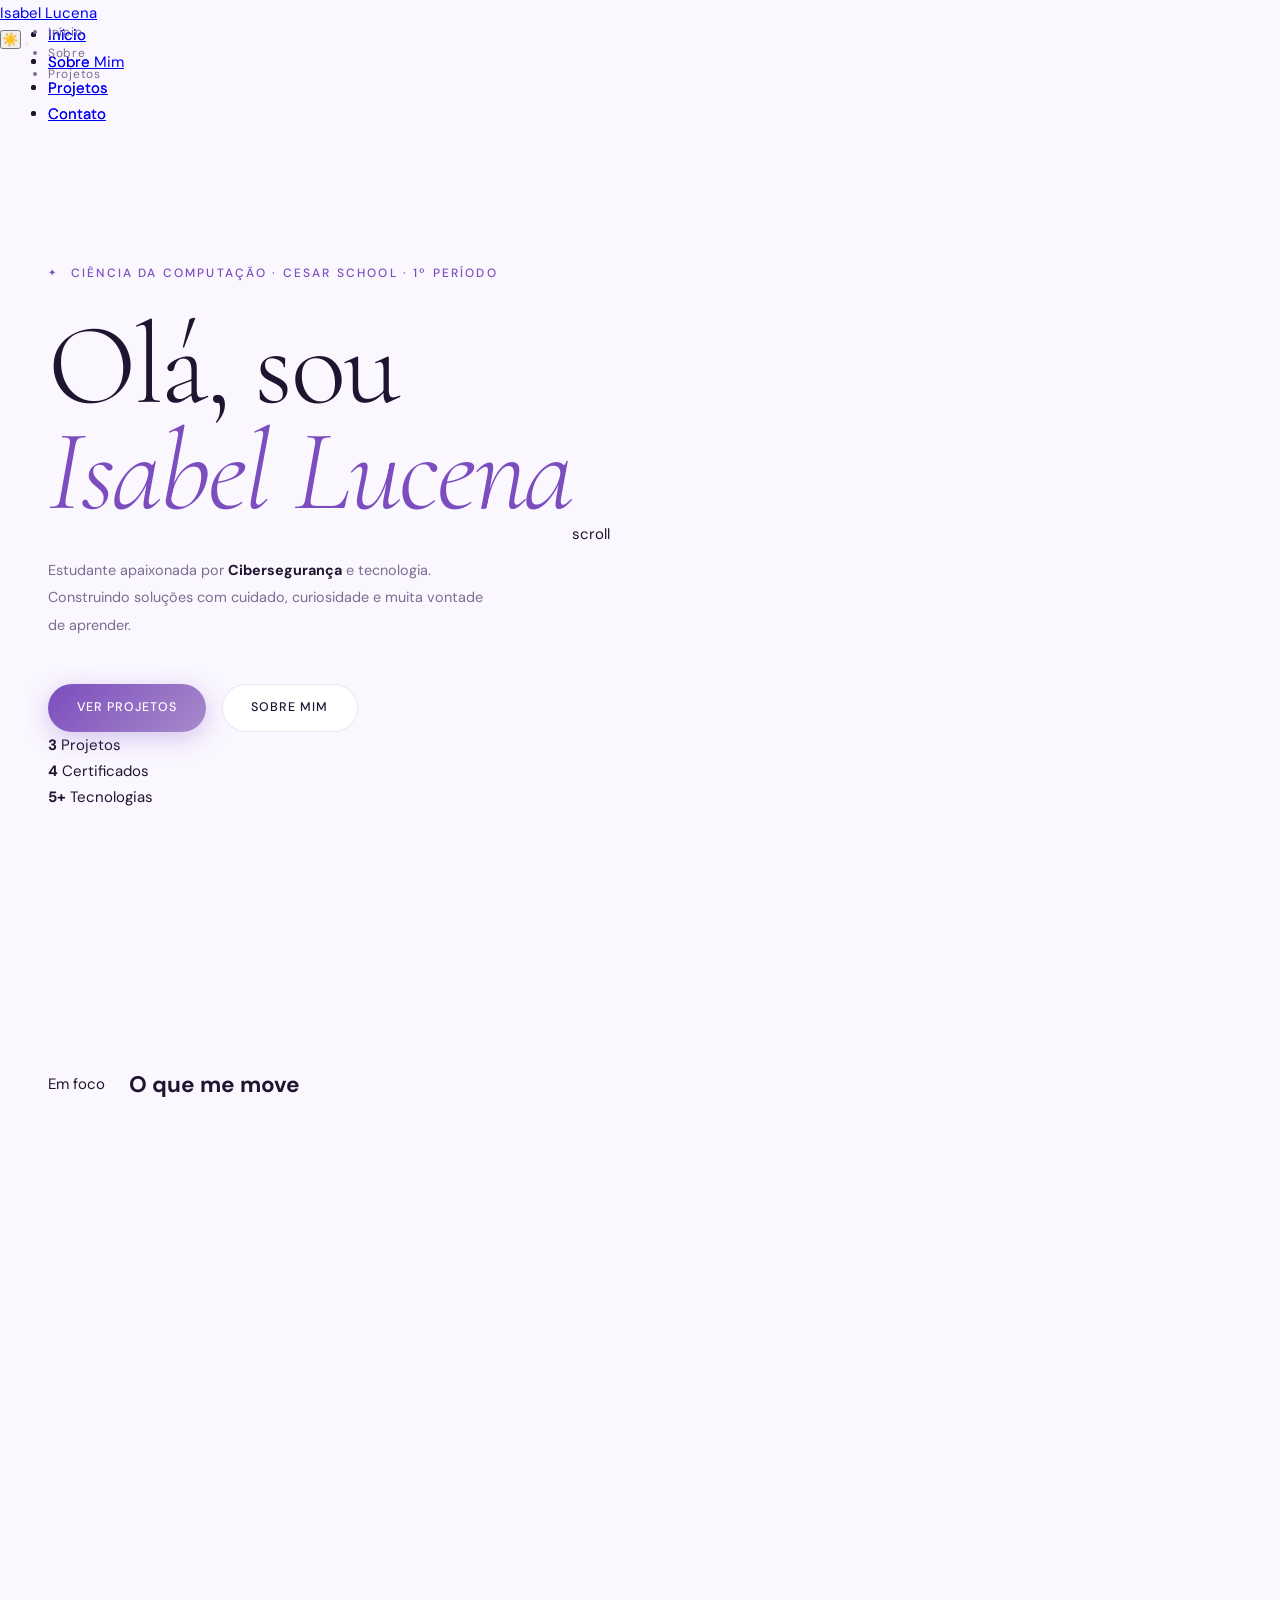
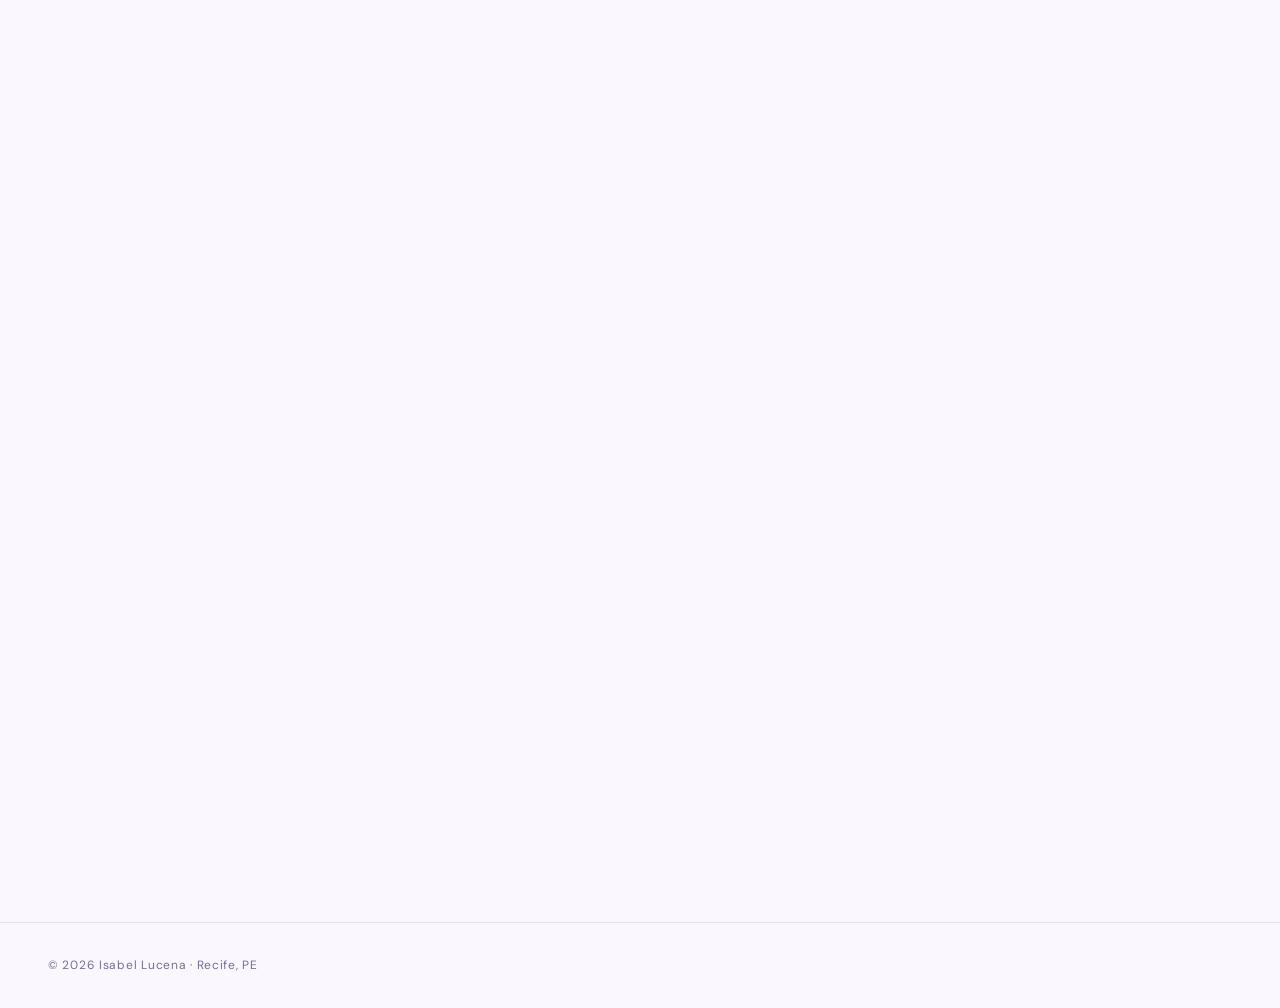
==== index.html @ 6175c22f "Update index.html" ====
<!DOCTYPE html>
<html lang="pt-BR" data-theme="light">
<head>
  <meta charset="UTF-8" />
  <meta name="viewport" content="width=device-width, initial-scale=1.0" />
  <meta name="description" content="Portfólio de Isabel Lucena — estudante de Ciência da Computação na CESAR School, apaixonada por Cibersegurança." />
  <title>Isabel Lucena — Portfólio</title>
  <link rel="stylesheet" href="style.css" />
  <link href="https://fonts.googleapis.com/css2?family=Cormorant+Garamond:ital,wght@0,300;0,400;0,600;1,300;1,400&family=DM+Sans:wght@300;400;500&display=swap" rel="stylesheet" />
</head>
<body>

  <!-- ═══ HEADER / NAV ═══════════════════════════════════════ -->
  <header class="site-header" id="site-header">
    <div class="header-inner">
      <a href="index.html" class="logo" aria-label="Início">Isabel Lucena</a>

      <nav class="main-nav" aria-label="Navegação principal">
        <ul class="nav-list">
          <li><a href="index.html" class="nav-link active">Início</a></li>
          <li><a href="sobremim.html" class="nav-link">Sobre</a></li>
          <li><a href="projetos.html" class="nav-link">Projetos</a></li>
          <li><a href="#contato" class="nav-link">Contato</a></li>
        </ul>
      </nav>

      <div class="header-actions">
        <button class="theme-btn" id="themeToggle" aria-label="Alternar tema claro/escuro" title="Alternar tema">
          <span class="theme-icon" id="themeIcon">☀️</span>
        </button>
        <button class="menu-btn" id="menuBtn" aria-label="Abrir menu" aria-expanded="false">
          <span></span><span></span><span></span>
        </button>
      </div>
    </div>

    <!-- Mobile nav -->
    <nav class="mobile-nav" id="mobileNav" aria-label="Menu mobile" aria-hidden="true">
      <ul>
        <li><a href="index.html" class="nav-link">Início</a></li>
        <li><a href="sobremim.html" class="nav-link">Sobre Mim</a></li>
        <li><a href="projetos.html" class="nav-link">Projetos</a></li>
        <li><a href="#contato" class="nav-link">Contato</a></li>
      </ul>
    </nav>
  </header>

  <main>
    <!-- ═══ HERO ════════════════════════════════════════════════ -->
    <section class="hero" id="hero" aria-labelledby="hero-title">
      <div class="hero-grid">

        <div class="hero-text">
          <p class="hero-eyebrow">Ciência da Computação · CESAR School · 1º Período</p>
          <h1 id="hero-title" class="hero-title">
            Olá, sou<br><em>Isabel Lucena</em>
          </h1>
          <p class="hero-desc">
            Estudante apaixonada por <strong>Cibersegurança</strong> e tecnologia.
            Construindo soluções com cuidado, curiosidade e muita vontade de aprender.
          </p>
          <div class="hero-ctas">
            <a href="projetos.html" class="btn btn-primary">Ver projetos</a>
            <a href="sobremim.html" class="btn btn-ghost">Sobre mim</a>
          </div>

          <!-- Stats bar -->
          <div class="hero-stats" role="list" aria-label="Destaques">
            <div class="stat" role="listitem">
              <strong>3</strong>
              <span>Projetos</span>
            </div>
            <div class="stat-divider" aria-hidden="true"></div>
            <div class="stat" role="listitem">
              <strong>4</strong>
              <span>Certificados</span>
            </div>
            <div class="stat-divider" aria-hidden="true"></div>
            <div class="stat" role="listitem">
              <strong>5+</strong>
              <span>Tecnologias</span>
            </div>
          </div>
        </div>

        <figure class="hero-figure">
          <img
            src="https://raw.githubusercontent.com/SEU-USUARIO/SEU-REPOSITORIO/main/isabel.jpg"
            alt="Isabel Lucena sorrindo no evento BSides Recife, com crachá e banner ao fundo"
            class="hero-photo"
            onerror="this.parentElement.style.display='none'"
          />
          <figcaption class="visually-hidden">Isabel Lucena no BSides Recife 2025</figcaption>
        </figure>

      </div>

      <!-- Scroll indicator -->
      <div class="scroll-hint" aria-hidden="true">
        <span>scroll</span>
        <div class="scroll-line"></div>
      </div>
    </section>

    <!-- ═══ DESTAQUES ══════════════════════════════════════════ -->
    <section class="highlights reveal-section" aria-labelledby="highlights-title">
      <div class="container">
        <header class="section-header">
          <span class="section-tag">Em foco</span>
          <h2 id="highlights-title">O que me move</h2>
        </header>

        <div class="highlights-grid">
          <article class="highlight-card reveal">
            <div class="card-icon" aria-hidden="true">🔐</div>
            <h3>Cibersegurança</h3>
            <p>Minha principal área de interesse. Fascínio pela proteção de sistemas, dados e pessoas no mundo digital.</p>
          </article>
          <article class="highlight-card reveal">
            <div class="card-icon" aria-hidden="true">♿</div>
            <h3>Acessibilidade</h3>
            <p>Acredito que tecnologia deve ser para todos. Projeto <em>Arrudiando Recife</em> nasce dessa visão inclusiva.</p>
          </article>
          <article class="highlight-card reveal">
            <div class="card-icon" aria-hidden="true">🤝</div>
            <h3>Trabalho em Equipe</h3>
            <p>Projetos colaborativos com até 9 desenvolvedores — aprendo muito ouvindo, dividindo e construindo junto.</p>
          </article>
          <article class="highlight-card reveal">
            <div class="card-icon" aria-hidden="true">🌍</div>
            <h3>Cultura Local</h3>
            <p>Recife no código! Jogos e projetos com identidade nordestina, celebrando a riqueza cultural do lugar onde vivo.</p>
          </article>
        </div>
      </div>
    </section>

    <!-- ═══ CONTATO ═════════════════════════════════════════════ -->
    <section class="contact reveal-section" id="contato" aria-labelledby="contact-title">
      <div class="container contact-grid">

        <div class="contact-text reveal">
          <span class="section-tag">Vamos conversar</span>
          <h2 id="contact-title">Entre em<br><em>contato</em></h2>
          <p>Tem um projeto interessante, uma dúvida ou só quer bater um papo sobre tecnologia? Manda uma mensagem!</p>

          <address class="contact-info-list">
            <a href="mailto:isabel.lucena2007@gmail.com" class="contact-info-item">
              <span class="ci-icon" aria-hidden="true">✉</span>
              <span>isabel.lucena2007@gmail.com</span>
            </a>
            <a href="tel:+5581999006090" class="contact-info-item">
              <span class="ci-icon" aria-hidden="true">📱</span>
              <span>(81) 99900-6090</span>
            </a>
            <span class="contact-info-item">
              <span class="ci-icon" aria-hidden="true">📍</span>
              <span>Recife, Pernambuco — Brasil</span>
            </span>
          </address>

          <div class="social-links">
            <a href="https://www.linkedin.com/in/isabel-araújo-de-lucena-a12a613b9" target="_blank" rel="noopener noreferrer" class="social-link" aria-label="LinkedIn de Isabel Lucena">
              <svg width="18" height="18" fill="currentColor" viewBox="0 0 24 24" aria-hidden="true"><path d="M20.447 20.452h-3.554v-5.569c0-1.328-.027-3.037-1.852-3.037-1.853 0-2.136 1.445-2.136 2.939v5.667H9.351V9h3.414v1.561h.046c.477-.9 1.637-1.85 3.37-1.85 3.601 0 4.267 2.37 4.267 5.455v6.286zM5.337 7.433a2.062 2.062 0 01-2.063-2.065 2.064 2.064 0 112.063 2.065zm1.782 13.019H3.555V9h3.564v11.452zM22.225 0H1.771C.792 0 0 .774 0 1.729v20.542C0 23.227.792 24 1.771 24h20.451C23.2 24 24 23.227 24 22.271V1.729C24 .774 23.2 0 22.222 0h.003z"/></svg>
              LinkedIn
            </a>
            <a href="https://github.com/SEU-USUARIO" target="_blank" rel="noopener noreferrer" class="social-link" aria-label="GitHub de Isabel Lucena">
              <svg width="18" height="18" fill="currentColor" viewBox="0 0 24 24" aria-hidden="true"><path d="M12 0C5.37 0 0 5.37 0 12c0 5.3 3.438 9.8 8.205 11.387.6.113.82-.258.82-.577v-2.234c-3.338.726-4.033-1.416-4.033-1.416-.546-1.387-1.333-1.756-1.333-1.756-1.089-.745.083-.729.083-.729 1.205.084 1.839 1.237 1.839 1.237 1.07 1.834 2.807 1.304 3.492.997.107-.775.418-1.305.762-1.604-2.665-.305-5.467-1.334-5.467-5.931 0-1.311.469-2.381 1.236-3.221-.124-.303-.535-1.524.117-3.176 0 0 1.008-.322 3.301 1.23A11.509 11.509 0 0112 5.803c1.02.005 2.047.138 3.006.404 2.291-1.552 3.297-1.23 3.297-1.23.653 1.653.242 2.874.118 3.176.77.84 1.235 1.911 1.235 3.221 0 4.609-2.807 5.624-5.479 5.921.43.372.823 1.102.823 2.222v3.293c0 .319.192.694.801.576C20.566 21.797 24 17.3 24 12c0-6.63-5.37-12-12-12z"/></svg>
              GitHub
            </a>
          </div>
        </div>

        <div class="contact-form-wrap reveal">
          <form class="contact-form" id="contactForm" novalidate aria-label="Formulário de contato">
            <div class="form-group">
              <label for="form-name">Nome</label>
              <input type="text" id="form-name" name="name" placeholder="Seu nome completo" autocomplete="name" required />
              <span class="field-error" id="err-name" role="alert"></span>
            </div>
            <div class="form-group">
              <label for="form-email">E-mail</label>
              <input type="email" id="form-email" name="email" placeholder="seu@email.com" autocomplete="email" required />
              <span class="field-error" id="err-email" role="alert"></span>
            </div>
            <div class="form-group">
              <label for="form-subject">Assunto</label>
              <input type="text" id="form-subject" name="subject" placeholder="Sobre o que é?" />
            </div>
            <div class="form-group">
              <label for="form-msg">Mensagem</label>
              <textarea id="form-msg" name="message" rows="5" placeholder="Escreva sua mensagem..." required></textarea>
              <span class="field-error" id="err-msg" role="alert"></span>
            </div>
            <button type="submit" class="btn btn-primary btn-full" id="submitBtn">
              <span id="submitLabel">Enviar mensagem</span>
            </button>
            <p class="form-success" id="formSuccess" role="status" aria-live="polite" hidden>
              ✦ Mensagem preparada! Abrindo seu cliente de e-mail...
            </p>
          </form>
        </div>

      </div>
    </section>
  </main>

  <!-- ═══ FOOTER ═══════════════════════════════════════════════ -->
  <footer class="site-footer">
    <div class="footer-inner">
      <p class="footer-copy">© 2026 Isabel Lucena · Recife, PE</p>
      <nav aria-label="Links do rodapé">
        <ul class="footer-nav">
          <li><a href="index.html">Início</a></li>
          <li><a href="sobremim.html">Sobre</a></li>
          <li><a href="projetos.html">Projetos</a></li>
        </ul>
      </nav>
    </div>
  </footer>

  <script src="script.js"></script>
</body>
</html>
---- style.css ----
/* ── TOKENS ─────────────────────────────────── */
:root {
  --bg:        #faf7ff;
  --bg2:       #f4f0fc;
  --surface:   #ffffff;
  --accent:    #7c4dbe;
  --accent2:   #a78bca;
  --accent3:   #c9b8e8;
  --text:      #1e1530;
  --muted:     #7a6d90;
  --border:    rgba(124,77,190,0.14);
  --shadow:    0 4px 32px rgba(124,77,190,0.09);
  --shadow-lg: 0 12px 60px rgba(124,77,190,0.15);
  --r:         20px;
  --font-serif: 'Cormorant Garamond', Georgia, serif;
  --font-sans:  'DM Sans', sans-serif;
}
[data-theme="dark"] {
  --bg:        #130e1e;
  --bg2:       #1b1428;
  --surface:   #231a35;
  --accent:    #b48ee0;
  --accent2:   #c9aef0;
  --accent3:   #e0d0f8;
  --text:      #ede8f8;
  --muted:     #9b8db8;
  --border:    rgba(180,142,224,0.18);
  --shadow:    0 4px 32px rgba(0,0,0,0.35);
  --shadow-lg: 0 12px 60px rgba(0,0,0,0.45);
}

/* ── RESET ───────────────────────────────────── */
*, *::before, *::after { box-sizing: border-box; margin: 0; padding: 0; }
html { scroll-behavior: smooth; }
body {
  background: var(--bg); color: var(--text);
  font-family: var(--font-sans); font-size: 15px; line-height: 1.75;
  overflow-x: hidden; cursor: none;
  transition: background .5s, color .5s;
}

/* ── CURSOR ──────────────────────────────────── */
.cursor { width: 8px; height: 8px; background: var(--accent); border-radius: 50%; position: fixed; top: 0; left: 0; pointer-events: none; z-index: 9999; transition: width .2s, height .2s, background .2s; }
.cursor-ring { width: 32px; height: 32px; border: 1.5px solid var(--accent); border-radius: 50%; position: fixed; top: 0; left: 0; pointer-events: none; z-index: 9998; opacity: .4; }
body:has(a:hover) .cursor, body:has(button:hover) .cursor { width: 14px; height: 14px; background: var(--accent2); }

/* ── PETAL BLOBS ─────────────────────────────── */
.petal { position: fixed; pointer-events: none; z-index: 0; border-radius: 50% 10% 50% 10%; opacity: .06; animation: drift 20s ease-in-out infinite alternate; }
.petal:nth-child(1) { width: 340px; height: 340px; background: var(--accent); top: -90px; right: -70px; animation-duration: 22s; }
.petal:nth-child(2) { width: 210px; height: 210px; background: var(--accent2); bottom: 8%; left: -70px; animation-duration: 26s; animation-delay: -9s; }
.petal:nth-child(3) { width: 160px; height: 160px; background: var(--accent3); top: 38%; right: 4%; animation-duration: 24s; animation-delay: -5s; }
@keyframes drift { from { transform: rotate(-9deg) scale(1); } to { transform: rotate(9deg) scale(1.09); } }

/* ── NAV ─────────────────────────────────────── */
nav { position: fixed; top: 0; left: 0; right: 0; padding: 1.4rem 3rem; display: flex; align-items: center; justify-content: space-between; z-index: 100; transition: background .4s, box-shadow .4s; }
nav.scrolled { background: rgba(250,247,255,.9); backdrop-filter: blur(18px); box-shadow: 0 1px 0 var(--border), var(--shadow); }
[data-theme="dark"] nav.scrolled { background: rgba(19,14,30,.9); }
.nav-logo { font-family: var(--font-serif); font-size: 1.5rem; font-weight: 500; font-style: italic; color: var(--accent); text-decoration: none; letter-spacing: .02em; }
.nav-links { display: flex; gap: 2.5rem; list-style: none; align-items: center; }
.nav-links a { font-size: .78rem; letter-spacing: .12em; text-transform: uppercase; color: var(--muted); text-decoration: none; transition: color .2s; font-weight: 500; }
.nav-links a:hover { color: var(--accent); }
.theme-toggle { background: var(--surface); border: 1px solid var(--border); color: var(--muted); width: 36px; height: 36px; border-radius: 50%; display: flex; align-items: center; justify-content: center; cursor: none; box-shadow: var(--shadow); transition: all .25s; }
.theme-toggle:hover { border-color: var(--accent); color: var(--accent); transform: rotate(18deg); }
.theme-toggle svg { width: 15px; height: 15px; }

/* ── HERO ────────────────────────────────────── */
#hero { min-height: 100vh; display: flex; align-items: center; padding: 9rem 3rem 5rem; position: relative; overflow: hidden; }
.hero-blob { position: absolute; border-radius: 62% 38% 55% 45%/42% 58% 42% 58%; filter: blur(65px); opacity: .15; pointer-events: none; animation: blob 15s ease-in-out infinite alternate; }
.hero-blob.b1 { width: 520px; height: 520px; background: var(--accent3); top: -90px; right: -110px; }
.hero-blob.b2 { width: 380px; height: 380px; background: var(--accent2); bottom: -70px; left: -90px; animation-delay: -7s; }
@keyframes blob { from { border-radius: 62% 38% 55% 45%/42% 58% 42% 58%; } to { border-radius: 42% 58% 38% 62%/58% 42% 58% 42%; } }
.hero-content { position: relative; max-width: 720px; }
.hero-photo-wrap { position: absolute; right: 3rem; top: 50%; transform: translateY(-50%); z-index: 1; opacity: 0; animation: fadeUp .9s .6s forwards; }
.hero-photo-wrap img { width: 220px; height: 280px; object-fit: cover; border-radius: 40% 60% 55% 45%/50% 45% 55% 50%; border: 3px solid rgba(124,77,190,.3); box-shadow: 0 18px 60px rgba(124,77,190,.25), 0 0 0 8px rgba(124,77,190,.06); filter: saturate(1.05); }
@media(max-width:900px) { .hero-photo-wrap { display: none; } }
.hero-eyebrow { display: inline-flex; align-items: center; gap: .8rem; font-size: .75rem; letter-spacing: .18em; text-transform: uppercase; color: var(--accent); margin-bottom: 1.8rem; font-weight: 500; opacity: 0; animation: fadeUp .9s .15s forwards; }
.hero-eyebrow::before { content: '✦'; font-size: .6rem; }
h1 { font-family: var(--font-serif); font-size: clamp(3.8rem,9vw,7.5rem); font-weight: 300; line-height: .92; letter-spacing: -.02em; margin-bottom: 2rem; opacity: 0; animation: fadeUp .9s .35s forwards; }
h1 em { font-style: italic; color: var(--accent); }
.hero-desc { max-width: 440px; font-size: .9rem; color: var(--muted); line-height: 1.9; margin-bottom: 2.8rem; opacity: 0; animation: fadeUp .9s .55s forwards; }
.hero-desc strong { color: var(--text); }
.hero-ctas { display: flex; gap: 1rem; flex-wrap: wrap; opacity: 0; animation: fadeUp .9s .75s forwards; }
.btn { display: inline-flex; align-items: center; gap: .6rem; padding: .75rem 1.8rem; border-radius: 50px; font-family: var(--font-sans); font-size: .78rem; letter-spacing: .08em; text-transform: uppercase; font-weight: 500; text-decoration: none; cursor: none; transition: all .25s; }
.btn-primary { background: linear-gradient(135deg, var(--accent), var(--accent2)); color: #fff; box-shadow: 0 6px 24px rgba(124,77,190,.3); }
.btn-primary:hover { transform: translateY(-2px); box-shadow: 0 10px 32px rgba(124,77,190,.4); }
.btn-ghost { border: 1.5px solid var(--border); color: var(--text); background: var(--surface); }
.btn-ghost:hover { border-color: var(--accent); color: var(--accent); transform: translateY(-2px); }
.hero-scroll { position: absolute; bottom: 3rem; left: 3rem; display: flex; align-items: center; gap: .8rem; font-size: .7rem; letter-spacing: .15em; text-transform: uppercase; color: var(--muted); opacity: 0; animation: fadeUp .9s 1.1s forwards; }
.scroll-dot { width: 6px; height: 6px; border-radius: 50%; background: var(--accent); animation: blink 2s ease-in-out infinite; }
@keyframes blink { 0%, 100% { opacity: 1; } 50% { opacity: .2; } }

/* ── SECTIONS ────────────────────────────────── */
section { padding: 7rem 3rem; position: relative; }
.section-header { display: flex; align-items: center; gap: 1.5rem; margin-bottom: 4.5rem; }
.section-num { font-family: var(--font-serif); font-style: italic; font-size: .85rem; color: var(--accent); opacity: .7; white-space: nowrap; }
.section-title { font-family: var(--font-serif); font-size: clamp(2rem,4vw,2.8rem); font-weight: 400; letter-spacing: -.01em; }
.section-line { flex: 1; height: 1px; background: var(--border); }

/* ── ABOUT ───────────────────────────────────── */
#sobre { background: var(--bg2); }
.about-grid { display: grid; grid-template-columns: 1fr 1fr; gap: 5rem; align-items: start; }
.about-text p { color: var(--muted); margin-bottom: 1.4rem; font-size: .9rem; line-height: 1.95; }
.about-text p strong { color: var(--text); }
.skills-block { display: flex; flex-direction: column; }
.skill-row { display: flex; justify-content: space-between; align-items: center; padding: 1.2rem 0; border-bottom: 1px solid var(--border); transition: padding-left .25s; }
.skill-row:hover { padding-left: .6rem; }
.skill-name { font-size: .8rem; font-weight: 500; letter-spacing: .04em; }
.skill-tags { display: flex; gap: .4rem; flex-wrap: wrap; }
.tag { padding: .22rem .75rem; border-radius: 50px; font-size: .68rem; letter-spacing: .08em; text-transform: uppercase; font-weight: 500; border: 1px solid var(--border); color: var(--muted); background: var(--surface); transition: all .2s; }
.tag.highlight { background: linear-gradient(135deg, rgba(124,77,190,.1), rgba(167,139,202,.1)); border-color: rgba(124,77,190,.3); color: var(--accent); }

/* ── PROJECTS ────────────────────────────────── */
.projects-grid { display: grid; grid-template-columns: repeat(auto-fit, minmax(320px,1fr)); gap: 1.5rem; }
.project-card { background: var(--surface); border: 1px solid var(--border); border-radius: var(--r); padding: 2.2rem; position: relative; overflow: hidden; box-shadow: var(--shadow); transition: transform .3s, box-shadow .3s; }
.project-card:hover { transform: translateY(-6px); box-shadow: var(--shadow-lg); }
.project-card::before { content: ''; position: absolute; top: 0; left: 0; right: 0; height: 3px; background: linear-gradient(90deg, var(--accent), var(--accent2)); border-radius: var(--r) var(--r) 0 0; opacity: 0; transition: opacity .3s; }
.project-card:hover::before { opacity: 1; }
.project-year { font-size: .7rem; letter-spacing: .15em; text-transform: uppercase; color: var(--accent); margin-bottom: .9rem; font-weight: 500; }
.project-title { font-family: var(--font-serif); font-size: 1.6rem; font-weight: 400; margin-bottom: .9rem; letter-spacing: -.01em; line-height: 1.1; }
.project-desc { color: var(--muted); font-size: .85rem; line-height: 1.9; margin-bottom: 1.6rem; }
.project-tech { display: flex; gap: .4rem; flex-wrap: wrap; margin-bottom: 1.8rem; }
.project-links { display: flex; gap: 1rem; flex-wrap: wrap; }
.project-link { display: inline-flex; align-items: center; gap: .5rem; font-size: .75rem; letter-spacing: .1em; text-transform: uppercase; color: var(--accent); text-decoration: none; font-weight: 500; transition: gap .2s; }
.project-link:hover { gap: .9rem; }
.project-badge { position: absolute; top: 1.8rem; right: 1.8rem; font-size: .65rem; letter-spacing: .1em; text-transform: uppercase; padding: .25rem .7rem; border-radius: 50px; background: linear-gradient(135deg, rgba(124,77,190,.12), rgba(167,139,202,.12)); border: 1px solid rgba(124,77,190,.25); color: var(--accent2); font-weight: 500; }

/* ── CERTS ───────────────────────────────────── */
#certificados { background: var(--bg2); }
.certs-list { display: flex; flex-direction: column; }
.cert-item { display: flex; align-items: center; justify-content: space-between; padding: 1.4rem 1.2rem; border-radius: 14px; transition: background .2s, transform .2s; cursor: default; text-decoration: none; color: inherit; }
.cert-item:hover { background: var(--surface); transform: translateX(6px); }
.cert-left { display: flex; align-items: center; gap: 1.2rem; }
.cert-icon { width: 44px; height: 44px; border-radius: 50%; background: linear-gradient(135deg, rgba(124,77,190,.12), rgba(167,139,202,.12)); border: 1px solid var(--border); display: flex; align-items: center; justify-content: center; font-size: 1.1rem; flex-shrink: 0; }
.cert-name { font-family: var(--font-serif); font-size: 1.15rem; font-weight: 400; }
.cert-issuer { font-size: .75rem; color: var(--muted); letter-spacing: .06em; margin-top: .1rem; }
.cert-arrow { color: var(--accent); font-size: 1rem; opacity: 0; transition: opacity .2s, transform .2s; }
.cert-item:hover .cert-arrow { opacity: 1; transform: translateX(4px); }

/* ── CONTACT ─────────────────────────────────── */
#contato { text-align: center; overflow: hidden; }
.contact-glow { position: absolute; left: 50%; top: 50%; transform: translate(-50%,-50%); width: 700px; height: 500px; border-radius: 50%; background: radial-gradient(ellipse, rgba(124,77,190,.07) 0%, transparent 65%); pointer-events: none; }
.contact-inner { position: relative; max-width: 620px; margin: 0 auto; }
.contact-eyebrow { font-size: .72rem; letter-spacing: .18em; text-transform: uppercase; color: var(--accent); margin-bottom: .8rem; font-weight: 500; }
.contact-title { font-family: var(--font-serif); font-size: clamp(2.5rem,6vw,4.5rem); font-weight: 300; letter-spacing: -.02em; margin-bottom: 1.2rem; }
.contact-title em { font-style: italic; color: var(--accent); }
.contact-sub { color: var(--muted); font-size: .88rem; margin-bottom: 3rem; line-height: 1.9; }
.contact-form { display: flex; flex-direction: column; gap: 1rem; text-align: left; }
.form-row { display: grid; grid-template-columns: 1fr 1fr; gap: 1rem; }
.form-group { display: flex; flex-direction: column; gap: .45rem; }
.form-group label { font-size: .72rem; letter-spacing: .1em; text-transform: uppercase; color: var(--muted); font-weight: 500; }
.form-group input, .form-group textarea { background: var(--surface); border: 1.5px solid var(--border); color: var(--text); font-family: var(--font-sans); font-size: .88rem; padding: .8rem 1.1rem; border-radius: 12px; outline: none; resize: none; cursor: none; transition: border-color .2s, box-shadow .2s; }
.form-group input:focus, .form-group textarea:focus { border-color: var(--accent); box-shadow: 0 0 0 3px rgba(124,77,190,.1); }
.form-submit { align-self: flex-start; margin-top: .4rem; }
.contact-info { display: grid; grid-template-columns: repeat(auto-fit, minmax(180px,1fr)); gap: 1rem; margin-top: 2.5rem; text-align: left; }
.contact-info-card { background: var(--surface); border: 1px solid var(--border); border-radius: 16px; padding: 1.4rem; display: flex; flex-direction: column; gap: .4rem; transition: transform .2s, box-shadow .2s; }
.contact-info-card:hover { transform: translateY(-3px); box-shadow: var(--shadow); }
.contact-info-label { font-size: .68rem; letter-spacing: .12em; text-transform: uppercase; color: var(--muted); font-weight: 500; }
.contact-info-value { font-size: .88rem; color: var(--text); word-break: break-all; }
.contact-info-value a { color: var(--accent); text-decoration: none; }
.contact-info-value a:hover { text-decoration: underline; }
.contact-links { display: flex; justify-content: center; gap: 2.5rem; margin-top: 2.5rem; padding-top: 2.5rem; border-top: 1px solid var(--border); }
.contact-link { display: flex; flex-direction: column; align-items: center; gap: .5rem; text-decoration: none; color: var(--muted); font-size: .72rem; letter-spacing: .1em; text-transform: uppercase; transition: color .2s; font-weight: 500; }
.contact-link:hover { color: var(--accent); }
.contact-link svg { width: 20px; height: 20px; }

/* ── FOOTER ──────────────────────────────────── */
footer { padding: 2rem 3rem; border-top: 1px solid var(--border); display: flex; justify-content: space-between; align-items: center; font-size: .75rem; color: var(--muted); letter-spacing: .06em; }
footer a { color: var(--muted); text-decoration: none; transition: color .2s; }
footer a:hover { color: var(--accent); }

/* ── ANIMATIONS ──────────────────────────────── */
@keyframes fadeUp { from { opacity: 0; transform: translateY(28px); } to { opacity: 1; transform: translateY(0); } }
.reveal { opacity: 0; transform: translateY(36px); transition: opacity .8s ease, transform .8s ease; }
.reveal.visible { opacity: 1; transform: translateY(0); }

/* ── RESPONSIVE ──────────────────────────────── */
@media(max-width:768px) {
  nav { padding: 1.1rem 1.4rem; }
  .nav-links li:not(:last-child) { display: none; }
  section { padding: 5rem 1.4rem; }
  #hero { padding: 7rem 1.4rem 3rem; }
  .hero-scroll { display: none; }
  .about-grid { grid-template-columns: 1fr; gap: 2.5rem; }
  .form-row { grid-template-columns: 1fr; }
  footer { flex-direction: column; gap: .5rem; text-align: center; }
}
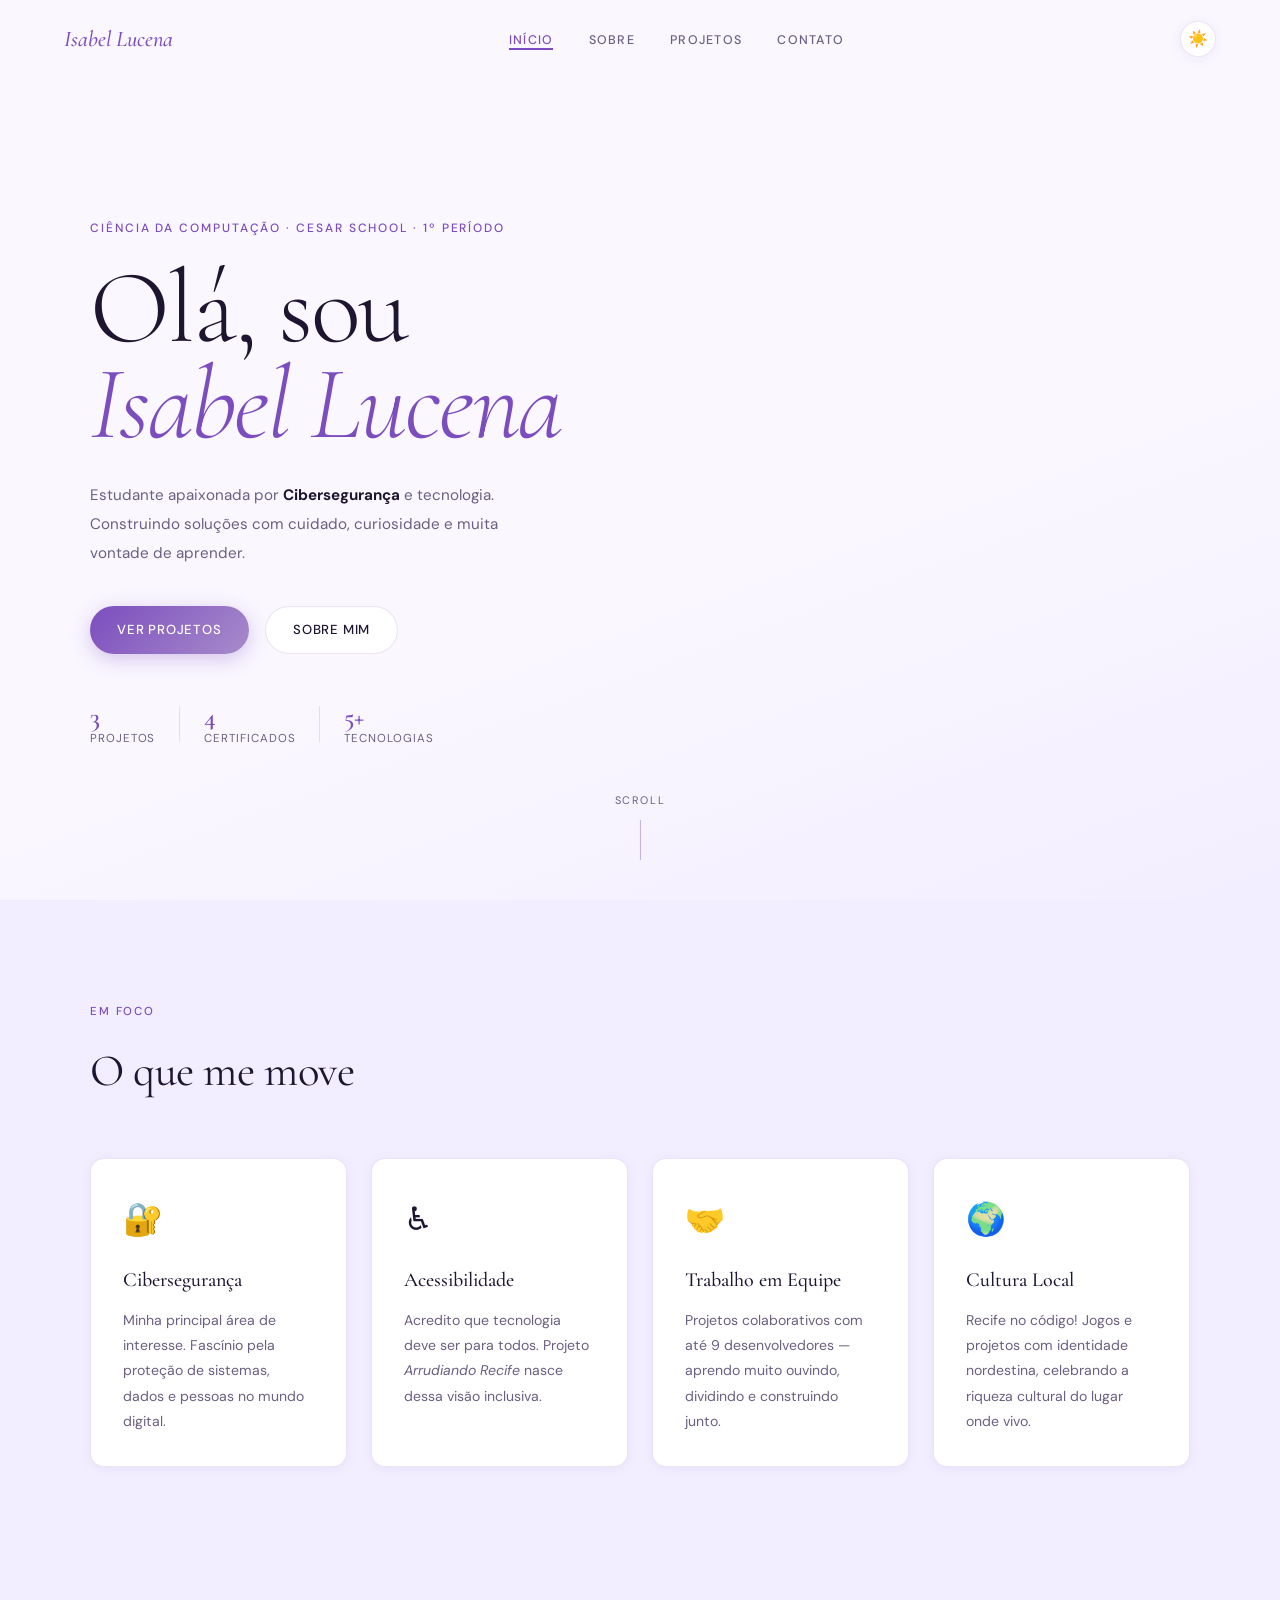
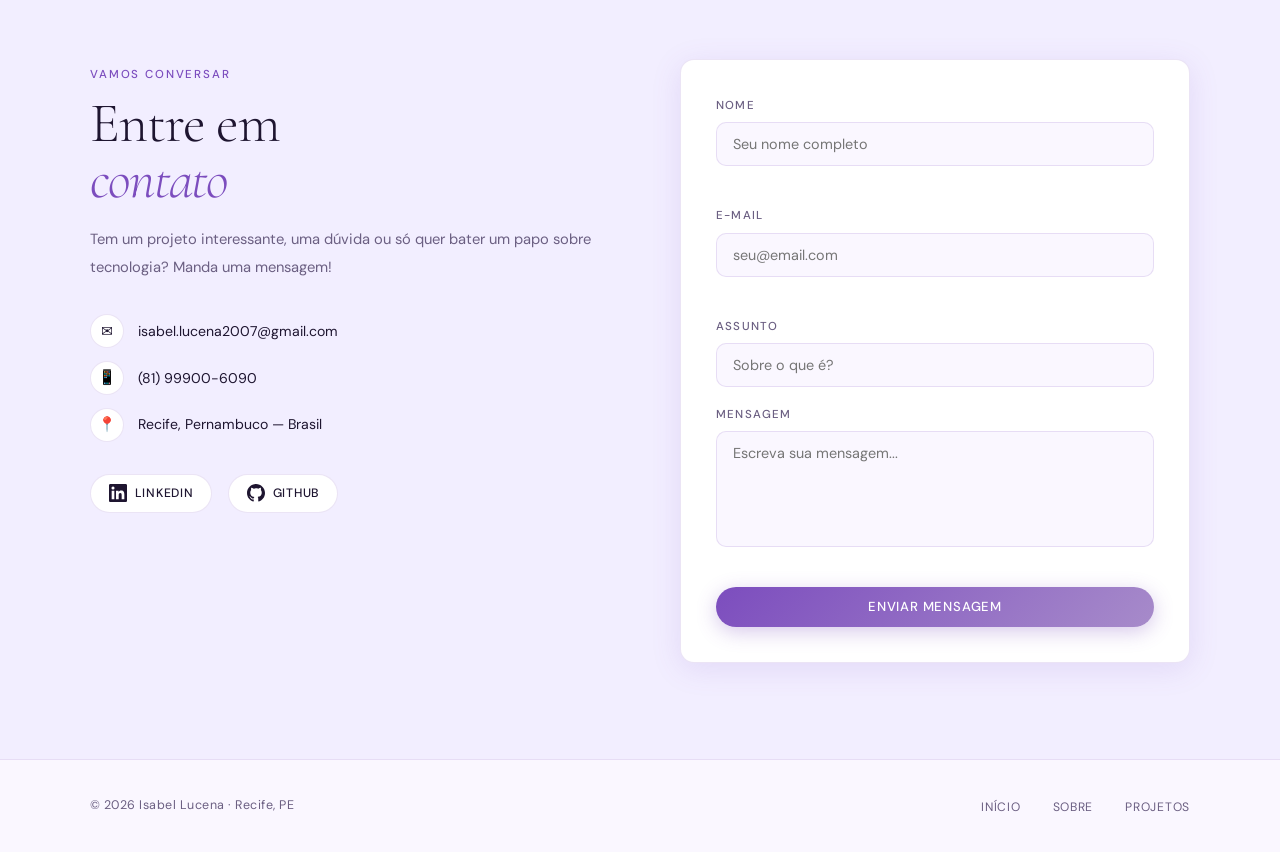
==== commit 9a0f1637: "Update GitHub link in index.html" ====
--- a/index.html
+++ b/index.html
@@ -164,7 +164,7 @@
               <svg width="18" height="18" fill="currentColor" viewBox="0 0 24 24" aria-hidden="true"><path d="M20.447 20.452h-3.554v-5.569c0-1.328-.027-3.037-1.852-3.037-1.853 0-2.136 1.445-2.136 2.939v5.667H9.351V9h3.414v1.561h.046c.477-.9 1.637-1.85 3.37-1.85 3.601 0 4.267 2.37 4.267 5.455v6.286zM5.337 7.433a2.062 2.062 0 01-2.063-2.065 2.064 2.064 0 112.063 2.065zm1.782 13.019H3.555V9h3.564v11.452zM22.225 0H1.771C.792 0 0 .774 0 1.729v20.542C0 23.227.792 24 1.771 24h20.451C23.2 24 24 23.227 24 22.271V1.729C24 .774 23.2 0 22.222 0h.003z"/></svg>
               LinkedIn
             </a>
-            <a href="https://github.com/SEU-USUARIO" target="_blank" rel="noopener noreferrer" class="social-link" aria-label="GitHub de Isabel Lucena">
+            <a href="https://github.com/isabel-lucena" target="_blank" rel="noopener noreferrer" class="social-link" aria-label="GitHub de Isabel Lucena">
               <svg width="18" height="18" fill="currentColor" viewBox="0 0 24 24" aria-hidden="true"><path d="M12 0C5.37 0 0 5.37 0 12c0 5.3 3.438 9.8 8.205 11.387.6.113.82-.258.82-.577v-2.234c-3.338.726-4.033-1.416-4.033-1.416-.546-1.387-1.333-1.756-1.333-1.756-1.089-.745.083-.729.083-.729 1.205.084 1.839 1.237 1.839 1.237 1.07 1.834 2.807 1.304 3.492.997.107-.775.418-1.305.762-1.604-2.665-.305-5.467-1.334-5.467-5.931 0-1.311.469-2.381 1.236-3.221-.124-.303-.535-1.524.117-3.176 0 0 1.008-.322 3.301 1.23A11.509 11.509 0 0112 5.803c1.02.005 2.047.138 3.006.404 2.291-1.552 3.297-1.23 3.297-1.23.653 1.653.242 2.874.118 3.176.77.84 1.235 1.911 1.235 3.221 0 4.609-2.807 5.624-5.479 5.921.43.372.823 1.102.823 2.222v3.293c0 .319.192.694.801.576C20.566 21.797 24 17.3 24 12c0-6.63-5.37-12-12-12z"/></svg>
               GitHub
             </a>
--- a/style.css
+++ b/style.css
@@ -1,186 +1,626 @@
-/* ── TOKENS ─────────────────────────────────── */
+/* ==========================================================
+   style.css — Isabel Lucena Portfólio
+   ========================================================== */
+
+/* ── TOKENS ─────────────────────────────────────────────── */
 :root {
   --bg:        #faf7ff;
-  --bg2:       #f4f0fc;
+  --bg2:       #f2eeff;
   --surface:   #ffffff;
   --accent:    #7c4dbe;
   --accent2:   #a78bca;
-  --accent3:   #c9b8e8;
   --text:      #1e1530;
-  --muted:     #7a6d90;
-  --border:    rgba(124,77,190,0.14);
-  --shadow:    0 4px 32px rgba(124,77,190,0.09);
-  --shadow-lg: 0 12px 60px rgba(124,77,190,0.15);
-  --r:         20px;
-  --font-serif: 'Cormorant Garamond', Georgia, serif;
-  --font-sans:  'DM Sans', sans-serif;
+  --muted:     #6b5f82;
+  --border:    rgba(124, 77, 190, 0.15);
+  --radius:    14px;
+  --shadow-sm: 0 2px 12px rgba(124, 77, 190, 0.08);
+  --shadow:    0 6px 30px rgba(124, 77, 190, 0.13);
+  --shadow-lg: 0 14px 55px rgba(124, 77, 190, 0.18);
+  --serif:     'Cormorant Garamond', Georgia, serif;
+  --sans:      'DM Sans', system-ui, sans-serif;
+  --transition: 0.25s ease;
 }
 [data-theme="dark"] {
-  --bg:        #130e1e;
-  --bg2:       #1b1428;
-  --surface:   #231a35;
+  --bg:        #120d1d;
+  --bg2:       #1a1228;
+  --surface:   #211733;
   --accent:    #b48ee0;
   --accent2:   #c9aef0;
-  --accent3:   #e0d0f8;
   --text:      #ede8f8;
   --muted:     #9b8db8;
-  --border:    rgba(180,142,224,0.18);
-  --shadow:    0 4px 32px rgba(0,0,0,0.35);
-  --shadow-lg: 0 12px 60px rgba(0,0,0,0.45);
-}
-
-/* ── RESET ───────────────────────────────────── */
+  --border:    rgba(180, 142, 224, 0.18);
+  --shadow-sm: 0 2px 12px rgba(0, 0, 0, 0.3);
+  --shadow:    0 6px 30px rgba(0, 0, 0, 0.4);
+  --shadow-lg: 0 14px 55px rgba(0, 0, 0, 0.5);
+}
+
+/* ── RESET & BASE ────────────────────────────────────────── */
 *, *::before, *::after { box-sizing: border-box; margin: 0; padding: 0; }
-html { scroll-behavior: smooth; }
+html { scroll-behavior: smooth; font-size: 16px; }
 body {
-  background: var(--bg); color: var(--text);
-  font-family: var(--font-sans); font-size: 15px; line-height: 1.75;
-  overflow-x: hidden; cursor: none;
-  transition: background .5s, color .5s;
-}
-
-/* ── CURSOR ──────────────────────────────────── */
-.cursor { width: 8px; height: 8px; background: var(--accent); border-radius: 50%; position: fixed; top: 0; left: 0; pointer-events: none; z-index: 9999; transition: width .2s, height .2s, background .2s; }
-.cursor-ring { width: 32px; height: 32px; border: 1.5px solid var(--accent); border-radius: 50%; position: fixed; top: 0; left: 0; pointer-events: none; z-index: 9998; opacity: .4; }
-body:has(a:hover) .cursor, body:has(button:hover) .cursor { width: 14px; height: 14px; background: var(--accent2); }
-
-/* ── PETAL BLOBS ─────────────────────────────── */
-.petal { position: fixed; pointer-events: none; z-index: 0; border-radius: 50% 10% 50% 10%; opacity: .06; animation: drift 20s ease-in-out infinite alternate; }
-.petal:nth-child(1) { width: 340px; height: 340px; background: var(--accent); top: -90px; right: -70px; animation-duration: 22s; }
-.petal:nth-child(2) { width: 210px; height: 210px; background: var(--accent2); bottom: 8%; left: -70px; animation-duration: 26s; animation-delay: -9s; }
-.petal:nth-child(3) { width: 160px; height: 160px; background: var(--accent3); top: 38%; right: 4%; animation-duration: 24s; animation-delay: -5s; }
-@keyframes drift { from { transform: rotate(-9deg) scale(1); } to { transform: rotate(9deg) scale(1.09); } }
-
-/* ── NAV ─────────────────────────────────────── */
-nav { position: fixed; top: 0; left: 0; right: 0; padding: 1.4rem 3rem; display: flex; align-items: center; justify-content: space-between; z-index: 100; transition: background .4s, box-shadow .4s; }
-nav.scrolled { background: rgba(250,247,255,.9); backdrop-filter: blur(18px); box-shadow: 0 1px 0 var(--border), var(--shadow); }
-[data-theme="dark"] nav.scrolled { background: rgba(19,14,30,.9); }
-.nav-logo { font-family: var(--font-serif); font-size: 1.5rem; font-weight: 500; font-style: italic; color: var(--accent); text-decoration: none; letter-spacing: .02em; }
-.nav-links { display: flex; gap: 2.5rem; list-style: none; align-items: center; }
-.nav-links a { font-size: .78rem; letter-spacing: .12em; text-transform: uppercase; color: var(--muted); text-decoration: none; transition: color .2s; font-weight: 500; }
-.nav-links a:hover { color: var(--accent); }
-.theme-toggle { background: var(--surface); border: 1px solid var(--border); color: var(--muted); width: 36px; height: 36px; border-radius: 50%; display: flex; align-items: center; justify-content: center; cursor: none; box-shadow: var(--shadow); transition: all .25s; }
-.theme-toggle:hover { border-color: var(--accent); color: var(--accent); transform: rotate(18deg); }
-.theme-toggle svg { width: 15px; height: 15px; }
-
-/* ── HERO ────────────────────────────────────── */
-#hero { min-height: 100vh; display: flex; align-items: center; padding: 9rem 3rem 5rem; position: relative; overflow: hidden; }
-.hero-blob { position: absolute; border-radius: 62% 38% 55% 45%/42% 58% 42% 58%; filter: blur(65px); opacity: .15; pointer-events: none; animation: blob 15s ease-in-out infinite alternate; }
-.hero-blob.b1 { width: 520px; height: 520px; background: var(--accent3); top: -90px; right: -110px; }
-.hero-blob.b2 { width: 380px; height: 380px; background: var(--accent2); bottom: -70px; left: -90px; animation-delay: -7s; }
-@keyframes blob { from { border-radius: 62% 38% 55% 45%/42% 58% 42% 58%; } to { border-radius: 42% 58% 38% 62%/58% 42% 58% 42%; } }
-.hero-content { position: relative; max-width: 720px; }
-.hero-photo-wrap { position: absolute; right: 3rem; top: 50%; transform: translateY(-50%); z-index: 1; opacity: 0; animation: fadeUp .9s .6s forwards; }
-.hero-photo-wrap img { width: 220px; height: 280px; object-fit: cover; border-radius: 40% 60% 55% 45%/50% 45% 55% 50%; border: 3px solid rgba(124,77,190,.3); box-shadow: 0 18px 60px rgba(124,77,190,.25), 0 0 0 8px rgba(124,77,190,.06); filter: saturate(1.05); }
-@media(max-width:900px) { .hero-photo-wrap { display: none; } }
-.hero-eyebrow { display: inline-flex; align-items: center; gap: .8rem; font-size: .75rem; letter-spacing: .18em; text-transform: uppercase; color: var(--accent); margin-bottom: 1.8rem; font-weight: 500; opacity: 0; animation: fadeUp .9s .15s forwards; }
-.hero-eyebrow::before { content: '✦'; font-size: .6rem; }
-h1 { font-family: var(--font-serif); font-size: clamp(3.8rem,9vw,7.5rem); font-weight: 300; line-height: .92; letter-spacing: -.02em; margin-bottom: 2rem; opacity: 0; animation: fadeUp .9s .35s forwards; }
-h1 em { font-style: italic; color: var(--accent); }
-.hero-desc { max-width: 440px; font-size: .9rem; color: var(--muted); line-height: 1.9; margin-bottom: 2.8rem; opacity: 0; animation: fadeUp .9s .55s forwards; }
+  font-family: var(--sans);
+  background: var(--bg);
+  color: var(--text);
+  line-height: 1.75;
+  transition: background var(--transition), color var(--transition);
+  overflow-x: hidden;
+}
+img { max-width: 100%; display: block; }
+a { color: inherit; }
+ul { list-style: none; }
+.visually-hidden {
+  position: absolute; width: 1px; height: 1px;
+  padding: 0; margin: -1px; overflow: hidden;
+  clip: rect(0,0,0,0); white-space: nowrap; border: 0;
+}
+
+/* ── CONTAINER ───────────────────────────────────────────── */
+.container {
+  width: min(1100px, 100% - 3rem);
+  margin-inline: auto;
+}
+
+/* ── BUTTONS ─────────────────────────────────────────────── */
+.btn {
+  display: inline-flex; align-items: center; gap: .5rem;
+  padding: .7rem 1.7rem;
+  border-radius: 50px;
+  font-family: var(--sans); font-size: .82rem;
+  font-weight: 500; letter-spacing: .06em;
+  text-transform: uppercase; text-decoration: none;
+  border: none; cursor: pointer;
+  transition: transform var(--transition), box-shadow var(--transition), background var(--transition);
+}
+.btn-primary {
+  background: linear-gradient(135deg, var(--accent), var(--accent2));
+  color: #fff;
+  box-shadow: 0 5px 20px rgba(124, 77, 190, .3);
+}
+.btn-primary:hover { transform: translateY(-2px); box-shadow: 0 8px 28px rgba(124, 77, 190, .4); }
+.btn-ghost {
+  background: var(--surface); color: var(--text);
+  border: 1.5px solid var(--border);
+}
+.btn-ghost:hover { border-color: var(--accent); color: var(--accent); transform: translateY(-2px); }
+.btn-full { width: 100%; justify-content: center; }
+
+/* ── TAGS ────────────────────────────────────────────────── */
+.tag-list { display: flex; flex-wrap: wrap; gap: .4rem; }
+.tag {
+  padding: .2rem .75rem; border-radius: 50px;
+  font-size: .7rem; font-weight: 500; letter-spacing: .07em;
+  text-transform: uppercase;
+  background: var(--surface); border: 1px solid var(--border); color: var(--muted);
+}
+.tag.accent {
+  background: rgba(124,77,190,.1); border-color: rgba(124,77,190,.3); color: var(--accent);
+}
+[data-theme="dark"] .tag.accent {
+  background: rgba(180,142,224,.12); border-color: rgba(180,142,224,.3); color: var(--accent2);
+}
+
+/* ── SECTION HEADER ──────────────────────────────────────── */
+.section-header { margin-bottom: 3rem; }
+.section-tag {
+  display: inline-block;
+  font-size: .72rem; font-weight: 500; letter-spacing: .16em;
+  text-transform: uppercase; color: var(--accent);
+  margin-bottom: .6rem;
+}
+.section-header h2 {
+  font-family: var(--serif);
+  font-size: clamp(1.9rem, 4vw, 2.8rem);
+  font-weight: 400; letter-spacing: -.01em;
+}
+.section-header h2 em { font-style: italic; color: var(--accent); }
+
+/* ── REVEAL ANIMATION ────────────────────────────────────── */
+.reveal {
+  opacity: 0; transform: translateY(32px);
+  transition: opacity .75s ease, transform .75s ease;
+}
+.reveal.visible { opacity: 1; transform: translateY(0); }
+
+/* ═══════════════════════════════════════════════════════════
+   HEADER
+═══════════════════════════════════════════════════════════ */
+.site-header {
+  position: fixed; top: 0; left: 0; right: 0; z-index: 200;
+  transition: background var(--transition), box-shadow var(--transition);
+}
+.site-header.scrolled {
+  background: rgba(250,247,255,.92);
+  backdrop-filter: blur(16px);
+  box-shadow: 0 1px 0 var(--border), var(--shadow-sm);
+}
+[data-theme="dark"] .site-header.scrolled { background: rgba(18,13,29,.92); }
+
+.header-inner {
+  display: flex; align-items: center; justify-content: space-between;
+  padding: 1.2rem 1.5rem;
+  max-width: 1200px; margin-inline: auto;
+}
+
+.logo {
+  font-family: var(--serif); font-size: 1.4rem;
+  font-weight: 500; font-style: italic;
+  color: var(--accent); text-decoration: none;
+  white-space: nowrap;
+}
+
+/* Main nav */
+.main-nav { display: flex; }
+.nav-list { display: flex; gap: 2.2rem; }
+.nav-link {
+  font-size: .78rem; font-weight: 500; letter-spacing: .1em;
+  text-transform: uppercase; color: var(--muted);
+  text-decoration: none; position: relative; padding-bottom: 2px;
+  transition: color var(--transition);
+}
+.nav-link::after {
+  content: ''; position: absolute; bottom: 0; left: 0;
+  width: 0; height: 1.5px; background: var(--accent);
+  transition: width var(--transition);
+}
+.nav-link:hover, .nav-link.active { color: var(--accent); }
+.nav-link:hover::after, .nav-link.active::after { width: 100%; }
+
+/* Header actions */
+.header-actions { display: flex; align-items: center; gap: .8rem; }
+
+.theme-btn {
+  background: var(--surface); border: 1px solid var(--border);
+  border-radius: 50%; width: 36px; height: 36px;
+  display: flex; align-items: center; justify-content: center;
+  cursor: pointer; font-size: 1rem;
+  box-shadow: var(--shadow-sm);
+  transition: transform var(--transition), border-color var(--transition);
+}
+.theme-btn:hover { transform: rotate(20deg); border-color: var(--accent); }
+
+/* Hamburger */
+.menu-btn {
+  display: none; flex-direction: column; justify-content: space-between;
+  width: 26px; height: 18px; background: none; border: none; cursor: pointer;
+}
+.menu-btn span {
+  display: block; height: 2px; background: var(--text);
+  border-radius: 2px; transition: transform .3s, opacity .3s;
+}
+.menu-btn.open span:nth-child(1) { transform: translateY(8px) rotate(45deg); }
+.menu-btn.open span:nth-child(2) { opacity: 0; }
+.menu-btn.open span:nth-child(3) { transform: translateY(-8px) rotate(-45deg); }
+
+/* Mobile nav */
+.mobile-nav {
+  display: none;
+  background: var(--surface);
+  border-top: 1px solid var(--border);
+  padding: 0;
+  max-height: 0; overflow: hidden;
+  transition: max-height .35s ease, padding .35s;
+}
+.mobile-nav.open { max-height: 300px; padding: 1rem 0; }
+.mobile-nav ul { padding: 0 1.5rem; }
+.mobile-nav li { padding: .7rem 0; border-bottom: 1px solid var(--border); }
+.mobile-nav li:last-child { border-bottom: none; }
+.mobile-nav .nav-link { font-size: .85rem; color: var(--text); }
+
+/* ═══════════════════════════════════════════════════════════
+   HERO — index
+═══════════════════════════════════════════════════════════ */
+.hero {
+  min-height: 100vh;
+  padding: 9rem 1.5rem 5rem;
+  display: flex; flex-direction: column;
+  justify-content: center;
+  position: relative;
+  background: linear-gradient(160deg, var(--bg) 60%, var(--bg2));
+}
+.hero-grid {
+  display: grid;
+  grid-template-columns: 1fr auto;
+  align-items: center;
+  gap: 4rem;
+  max-width: 1100px; margin-inline: auto; width: 100%;
+}
+
+.hero-eyebrow {
+  font-size: .75rem; font-weight: 500; letter-spacing: .16em;
+  text-transform: uppercase; color: var(--accent);
+  margin-bottom: 1.4rem;
+}
+.hero-title {
+  font-family: var(--serif);
+  font-size: clamp(3.5rem, 9vw, 6.5rem);
+  font-weight: 300; line-height: .92;
+  letter-spacing: -.02em; margin-bottom: 1.8rem;
+}
+.hero-title em { font-style: italic; color: var(--accent); }
+.hero-desc {
+  max-width: 440px; color: var(--muted);
+  font-size: .95rem; line-height: 1.9; margin-bottom: 2.4rem;
+}
 .hero-desc strong { color: var(--text); }
-.hero-ctas { display: flex; gap: 1rem; flex-wrap: wrap; opacity: 0; animation: fadeUp .9s .75s forwards; }
-.btn { display: inline-flex; align-items: center; gap: .6rem; padding: .75rem 1.8rem; border-radius: 50px; font-family: var(--font-sans); font-size: .78rem; letter-spacing: .08em; text-transform: uppercase; font-weight: 500; text-decoration: none; cursor: none; transition: all .25s; }
-.btn-primary { background: linear-gradient(135deg, var(--accent), var(--accent2)); color: #fff; box-shadow: 0 6px 24px rgba(124,77,190,.3); }
-.btn-primary:hover { transform: translateY(-2px); box-shadow: 0 10px 32px rgba(124,77,190,.4); }
-.btn-ghost { border: 1.5px solid var(--border); color: var(--text); background: var(--surface); }
-.btn-ghost:hover { border-color: var(--accent); color: var(--accent); transform: translateY(-2px); }
-.hero-scroll { position: absolute; bottom: 3rem; left: 3rem; display: flex; align-items: center; gap: .8rem; font-size: .7rem; letter-spacing: .15em; text-transform: uppercase; color: var(--muted); opacity: 0; animation: fadeUp .9s 1.1s forwards; }
-.scroll-dot { width: 6px; height: 6px; border-radius: 50%; background: var(--accent); animation: blink 2s ease-in-out infinite; }
-@keyframes blink { 0%, 100% { opacity: 1; } 50% { opacity: .2; } }
-
-/* ── SECTIONS ────────────────────────────────── */
-section { padding: 7rem 3rem; position: relative; }
-.section-header { display: flex; align-items: center; gap: 1.5rem; margin-bottom: 4.5rem; }
-.section-num { font-family: var(--font-serif); font-style: italic; font-size: .85rem; color: var(--accent); opacity: .7; white-space: nowrap; }
-.section-title { font-family: var(--font-serif); font-size: clamp(2rem,4vw,2.8rem); font-weight: 400; letter-spacing: -.01em; }
-.section-line { flex: 1; height: 1px; background: var(--border); }
-
-/* ── ABOUT ───────────────────────────────────── */
-#sobre { background: var(--bg2); }
-.about-grid { display: grid; grid-template-columns: 1fr 1fr; gap: 5rem; align-items: start; }
-.about-text p { color: var(--muted); margin-bottom: 1.4rem; font-size: .9rem; line-height: 1.95; }
-.about-text p strong { color: var(--text); }
-.skills-block { display: flex; flex-direction: column; }
-.skill-row { display: flex; justify-content: space-between; align-items: center; padding: 1.2rem 0; border-bottom: 1px solid var(--border); transition: padding-left .25s; }
-.skill-row:hover { padding-left: .6rem; }
-.skill-name { font-size: .8rem; font-weight: 500; letter-spacing: .04em; }
-.skill-tags { display: flex; gap: .4rem; flex-wrap: wrap; }
-.tag { padding: .22rem .75rem; border-radius: 50px; font-size: .68rem; letter-spacing: .08em; text-transform: uppercase; font-weight: 500; border: 1px solid var(--border); color: var(--muted); background: var(--surface); transition: all .2s; }
-.tag.highlight { background: linear-gradient(135deg, rgba(124,77,190,.1), rgba(167,139,202,.1)); border-color: rgba(124,77,190,.3); color: var(--accent); }
-
-/* ── PROJECTS ────────────────────────────────── */
-.projects-grid { display: grid; grid-template-columns: repeat(auto-fit, minmax(320px,1fr)); gap: 1.5rem; }
-.project-card { background: var(--surface); border: 1px solid var(--border); border-radius: var(--r); padding: 2.2rem; position: relative; overflow: hidden; box-shadow: var(--shadow); transition: transform .3s, box-shadow .3s; }
+.hero-ctas { display: flex; gap: 1rem; flex-wrap: wrap; margin-bottom: 3rem; }
+
+/* Stats */
+.hero-stats {
+  display: flex; align-items: center; gap: 1.5rem;
+}
+.stat { display: flex; flex-direction: column; line-height: 1.2; }
+.stat strong { font-size: 1.6rem; font-weight: 600; color: var(--accent); font-family: var(--serif); }
+.stat span { font-size: .72rem; color: var(--muted); text-transform: uppercase; letter-spacing: .08em; }
+.stat-divider { width: 1px; height: 36px; background: var(--border); }
+
+/* Hero photo */
+.hero-figure { flex-shrink: 0; }
+.hero-photo {
+  width: 260px; height: 320px; object-fit: cover;
+  border-radius: 42% 58% 52% 48% / 48% 44% 56% 52%;
+  border: 3px solid rgba(124,77,190,.25);
+  box-shadow: var(--shadow-lg), 0 0 0 10px rgba(124,77,190,.05);
+}
+
+/* Scroll hint */
+.scroll-hint {
+  position: absolute; bottom: 2.5rem; left: 50%; transform: translateX(-50%);
+  display: flex; flex-direction: column; align-items: center; gap: .6rem;
+  font-size: .68rem; letter-spacing: .14em; text-transform: uppercase; color: var(--muted);
+}
+.scroll-line {
+  width: 1px; height: 40px; background: var(--accent); opacity: .4;
+  animation: scrollPulse 1.8s ease-in-out infinite;
+}
+@keyframes scrollPulse { 0%,100%{transform:scaleY(1);opacity:.4} 50%{transform:scaleY(.5);opacity:.15} }
+
+/* ═══════════════════════════════════════════════════════════
+   PAGE HERO (sobremim / projetos)
+═══════════════════════════════════════════════════════════ */
+.page-hero {
+  padding: 8rem 1.5rem 3.5rem;
+  background: linear-gradient(160deg, var(--bg) 60%, var(--bg2));
+  border-bottom: 1px solid var(--border);
+}
+.page-hero .hero-eyebrow { margin-bottom: .8rem; }
+.page-hero h1 {
+  font-family: var(--serif);
+  font-size: clamp(2.8rem, 7vw, 5rem);
+  font-weight: 300; letter-spacing: -.02em; line-height: 1;
+}
+.page-hero h1 em { font-style: italic; color: var(--accent); }
+
+/* ═══════════════════════════════════════════════════════════
+   HIGHLIGHTS — index
+═══════════════════════════════════════════════════════════ */
+.highlights { padding: 6rem 1.5rem; background: var(--bg2); }
+.highlights-grid {
+  display: grid;
+  grid-template-columns: repeat(auto-fit, minmax(230px, 1fr));
+  gap: 1.5rem;
+}
+.highlight-card {
+  background: var(--surface);
+  border: 1px solid var(--border);
+  border-radius: var(--radius);
+  padding: 2rem;
+  box-shadow: var(--shadow-sm);
+  transition: transform var(--transition), box-shadow var(--transition);
+}
+.highlight-card:hover { transform: translateY(-5px); box-shadow: var(--shadow); }
+.card-icon { font-size: 2rem; margin-bottom: 1rem; }
+.highlight-card h3 {
+  font-family: var(--serif); font-size: 1.25rem;
+  font-weight: 500; margin-bottom: .6rem;
+}
+.highlight-card p { font-size: .88rem; color: var(--muted); line-height: 1.8; }
+
+/* ═══════════════════════════════════════════════════════════
+   BIO — sobremim
+═══════════════════════════════════════════════════════════ */
+.bio { padding: 5rem 1.5rem; }
+.bio-grid {
+  display: grid;
+  grid-template-columns: 280px 1fr;
+  gap: 4rem;
+  align-items: start;
+}
+
+/* Sidebar */
+.bio-sidebar { position: sticky; top: 6rem; }
+.bio-photo-wrap { margin-bottom: 1.5rem; }
+.bio-photo {
+  width: 100%; aspect-ratio: 4/5; object-fit: cover;
+  border-radius: 16px;
+  box-shadow: var(--shadow);
+  border: 2px solid var(--border);
+}
+.bio-quick {
+  background: var(--surface); border: 1px solid var(--border);
+  border-radius: var(--radius); padding: 1.2rem;
+  margin-bottom: 1.2rem; box-shadow: var(--shadow-sm);
+}
+.bq-item {
+  display: flex; flex-direction: column;
+  padding: .6rem 0; border-bottom: 1px solid var(--border);
+}
+.bq-item:last-child { border-bottom: none; }
+.bq-label { font-size: .68rem; letter-spacing: .1em; text-transform: uppercase; color: var(--muted); }
+.bq-value { font-size: .88rem; font-weight: 500; margin-top: .15rem; }
+.bio-links { display: flex; flex-direction: column; gap: .7rem; }
+
+/* Bio content */
+.bio-content { display: flex; flex-direction: column; gap: 2.5rem; }
+.bio-block h3 {
+  font-family: var(--serif); font-size: 1.5rem; font-weight: 500;
+  margin-bottom: 1rem; color: var(--accent);
+}
+.bio-block p { color: var(--muted); font-size: .92rem; line-height: 1.95; margin-bottom: .9rem; }
+.bio-block p strong { color: var(--text); }
+
+/* Skills */
+.skills-section h3 {
+  font-family: var(--serif); font-size: 1.5rem; font-weight: 500;
+  color: var(--accent); margin-bottom: 1.4rem;
+}
+.skills-grid {
+  display: grid;
+  grid-template-columns: repeat(auto-fit, minmax(200px, 1fr));
+  gap: 1.5rem;
+}
+.skill-group {
+  background: var(--surface); border: 1px solid var(--border);
+  border-radius: var(--radius); padding: 1.3rem;
+  box-shadow: var(--shadow-sm);
+}
+.skill-group h4 {
+  font-size: .72rem; font-weight: 500; letter-spacing: .1em;
+  text-transform: uppercase; color: var(--muted); margin-bottom: .9rem;
+}
+
+/* ═══════════════════════════════════════════════════════════
+   CERTS — sobremim
+═══════════════════════════════════════════════════════════ */
+.certs { padding: 5rem 1.5rem; background: var(--bg2); }
+.certs-list { display: flex; flex-direction: column; gap: .5rem; margin-bottom: 2rem; }
+.cert-card {
+  display: flex; align-items: center; gap: 1.2rem;
+  padding: 1.2rem 1rem;
+  background: var(--surface); border: 1px solid var(--border);
+  border-radius: var(--radius); text-decoration: none; color: inherit;
+  box-shadow: var(--shadow-sm);
+  transition: transform var(--transition), box-shadow var(--transition), border-color var(--transition);
+}
+.cert-card:hover { transform: translateX(5px); border-color: var(--accent); box-shadow: var(--shadow); }
+.cert-icon {
+  width: 46px; height: 46px; border-radius: 50%;
+  background: var(--bg2); border: 1px solid var(--border);
+  display: flex; align-items: center; justify-content: center;
+  font-size: 1.2rem; flex-shrink: 0;
+}
+.cert-info { flex: 1; }
+.cert-info strong { display: block; font-size: .95rem; font-family: var(--serif); font-weight: 500; }
+.cert-info span { font-size: .78rem; color: var(--muted); }
+.cert-arrow { color: var(--accent); font-size: 1.1rem; opacity: 0; transition: opacity var(--transition), transform var(--transition); }
+.cert-card:hover .cert-arrow { opacity: 1; transform: translateX(4px); }
+.certs-cta { text-align: center; }
+
+/* ═══════════════════════════════════════════════════════════
+   PROJECTS — projetos.html
+═══════════════════════════════════════════════════════════ */
+.projects-section { padding: 5rem 1.5rem; }
+
+/* Filter bar */
+.filter-bar {
+  display: flex; flex-wrap: wrap; gap: .6rem;
+  margin-bottom: 3rem;
+}
+.filter-btn {
+  padding: .5rem 1.3rem;
+  background: var(--surface); border: 1.5px solid var(--border);
+  border-radius: 50px; font-family: var(--sans);
+  font-size: .78rem; font-weight: 500; letter-spacing: .06em;
+  text-transform: uppercase; color: var(--muted);
+  cursor: pointer;
+  transition: all var(--transition);
+}
+.filter-btn:hover { border-color: var(--accent); color: var(--accent); }
+.filter-btn.active {
+  background: var(--accent); border-color: var(--accent);
+  color: #fff; box-shadow: 0 4px 16px rgba(124,77,190,.3);
+}
+
+/* Projects grid */
+.projects-grid {
+  display: grid;
+  grid-template-columns: repeat(auto-fill, minmax(320px, 1fr));
+  gap: 1.8rem;
+}
+.project-card {
+  background: var(--surface); border: 1px solid var(--border);
+  border-radius: var(--radius); overflow: hidden;
+  box-shadow: var(--shadow-sm);
+  display: flex; flex-direction: column;
+  transition: transform var(--transition), box-shadow var(--transition);
+}
 .project-card:hover { transform: translateY(-6px); box-shadow: var(--shadow-lg); }
-.project-card::before { content: ''; position: absolute; top: 0; left: 0; right: 0; height: 3px; background: linear-gradient(90deg, var(--accent), var(--accent2)); border-radius: var(--r) var(--r) 0 0; opacity: 0; transition: opacity .3s; }
-.project-card:hover::before { opacity: 1; }
-.project-year { font-size: .7rem; letter-spacing: .15em; text-transform: uppercase; color: var(--accent); margin-bottom: .9rem; font-weight: 500; }
-.project-title { font-family: var(--font-serif); font-size: 1.6rem; font-weight: 400; margin-bottom: .9rem; letter-spacing: -.01em; line-height: 1.1; }
-.project-desc { color: var(--muted); font-size: .85rem; line-height: 1.9; margin-bottom: 1.6rem; }
-.project-tech { display: flex; gap: .4rem; flex-wrap: wrap; margin-bottom: 1.8rem; }
+
+.project-card-header {
+  padding: 1.8rem 1.8rem .8rem;
+  border-bottom: 1px solid var(--border);
+  position: relative;
+}
+.project-meta {
+  display: flex; align-items: center; gap: .8rem;
+  margin-bottom: .6rem;
+}
+.project-meta time { font-size: .7rem; color: var(--muted); letter-spacing: .1em; }
+.project-category {
+  font-size: .65rem; font-weight: 500; letter-spacing: .1em;
+  text-transform: uppercase; color: var(--accent);
+  background: rgba(124,77,190,.08); border: 1px solid rgba(124,77,190,.2);
+  padding: .15rem .6rem; border-radius: 50px;
+}
+.project-badge {
+  position: absolute; top: 1.8rem; right: 1.8rem;
+  font-size: .62rem; letter-spacing: .1em; text-transform: uppercase;
+  font-weight: 500; color: var(--accent2);
+  background: rgba(167,139,202,.15); border: 1px solid rgba(167,139,202,.3);
+  padding: .2rem .65rem; border-radius: 50px;
+}
+.project-title {
+  font-family: var(--serif); font-size: 1.55rem;
+  font-weight: 400; line-height: 1.1;
+}
+
+.project-body { padding: 1.2rem 1.8rem; flex: 1; }
+.project-body p { font-size: .88rem; color: var(--muted); line-height: 1.85; }
+.project-body strong { color: var(--text); }
+
+.project-card-footer {
+  padding: 1.2rem 1.8rem 1.8rem;
+  display: flex; flex-direction: column; gap: 1rem;
+  border-top: 1px solid var(--border);
+}
 .project-links { display: flex; gap: 1rem; flex-wrap: wrap; }
-.project-link { display: inline-flex; align-items: center; gap: .5rem; font-size: .75rem; letter-spacing: .1em; text-transform: uppercase; color: var(--accent); text-decoration: none; font-weight: 500; transition: gap .2s; }
-.project-link:hover { gap: .9rem; }
-.project-badge { position: absolute; top: 1.8rem; right: 1.8rem; font-size: .65rem; letter-spacing: .1em; text-transform: uppercase; padding: .25rem .7rem; border-radius: 50px; background: linear-gradient(135deg, rgba(124,77,190,.12), rgba(167,139,202,.12)); border: 1px solid rgba(124,77,190,.25); color: var(--accent2); font-weight: 500; }
-
-/* ── CERTS ───────────────────────────────────── */
-#certificados { background: var(--bg2); }
-.certs-list { display: flex; flex-direction: column; }
-.cert-item { display: flex; align-items: center; justify-content: space-between; padding: 1.4rem 1.2rem; border-radius: 14px; transition: background .2s, transform .2s; cursor: default; text-decoration: none; color: inherit; }
-.cert-item:hover { background: var(--surface); transform: translateX(6px); }
-.cert-left { display: flex; align-items: center; gap: 1.2rem; }
-.cert-icon { width: 44px; height: 44px; border-radius: 50%; background: linear-gradient(135deg, rgba(124,77,190,.12), rgba(167,139,202,.12)); border: 1px solid var(--border); display: flex; align-items: center; justify-content: center; font-size: 1.1rem; flex-shrink: 0; }
-.cert-name { font-family: var(--font-serif); font-size: 1.15rem; font-weight: 400; }
-.cert-issuer { font-size: .75rem; color: var(--muted); letter-spacing: .06em; margin-top: .1rem; }
-.cert-arrow { color: var(--accent); font-size: 1rem; opacity: 0; transition: opacity .2s, transform .2s; }
-.cert-item:hover .cert-arrow { opacity: 1; transform: translateX(4px); }
-
-/* ── CONTACT ─────────────────────────────────── */
-#contato { text-align: center; overflow: hidden; }
-.contact-glow { position: absolute; left: 50%; top: 50%; transform: translate(-50%,-50%); width: 700px; height: 500px; border-radius: 50%; background: radial-gradient(ellipse, rgba(124,77,190,.07) 0%, transparent 65%); pointer-events: none; }
-.contact-inner { position: relative; max-width: 620px; margin: 0 auto; }
-.contact-eyebrow { font-size: .72rem; letter-spacing: .18em; text-transform: uppercase; color: var(--accent); margin-bottom: .8rem; font-weight: 500; }
-.contact-title { font-family: var(--font-serif); font-size: clamp(2.5rem,6vw,4.5rem); font-weight: 300; letter-spacing: -.02em; margin-bottom: 1.2rem; }
-.contact-title em { font-style: italic; color: var(--accent); }
-.contact-sub { color: var(--muted); font-size: .88rem; margin-bottom: 3rem; line-height: 1.9; }
-.contact-form { display: flex; flex-direction: column; gap: 1rem; text-align: left; }
-.form-row { display: grid; grid-template-columns: 1fr 1fr; gap: 1rem; }
-.form-group { display: flex; flex-direction: column; gap: .45rem; }
-.form-group label { font-size: .72rem; letter-spacing: .1em; text-transform: uppercase; color: var(--muted); font-weight: 500; }
-.form-group input, .form-group textarea { background: var(--surface); border: 1.5px solid var(--border); color: var(--text); font-family: var(--font-sans); font-size: .88rem; padding: .8rem 1.1rem; border-radius: 12px; outline: none; resize: none; cursor: none; transition: border-color .2s, box-shadow .2s; }
-.form-group input:focus, .form-group textarea:focus { border-color: var(--accent); box-shadow: 0 0 0 3px rgba(124,77,190,.1); }
-.form-submit { align-self: flex-start; margin-top: .4rem; }
-.contact-info { display: grid; grid-template-columns: repeat(auto-fit, minmax(180px,1fr)); gap: 1rem; margin-top: 2.5rem; text-align: left; }
-.contact-info-card { background: var(--surface); border: 1px solid var(--border); border-radius: 16px; padding: 1.4rem; display: flex; flex-direction: column; gap: .4rem; transition: transform .2s, box-shadow .2s; }
-.contact-info-card:hover { transform: translateY(-3px); box-shadow: var(--shadow); }
-.contact-info-label { font-size: .68rem; letter-spacing: .12em; text-transform: uppercase; color: var(--muted); font-weight: 500; }
-.contact-info-value { font-size: .88rem; color: var(--text); word-break: break-all; }
-.contact-info-value a { color: var(--accent); text-decoration: none; }
-.contact-info-value a:hover { text-decoration: underline; }
-.contact-links { display: flex; justify-content: center; gap: 2.5rem; margin-top: 2.5rem; padding-top: 2.5rem; border-top: 1px solid var(--border); }
-.contact-link { display: flex; flex-direction: column; align-items: center; gap: .5rem; text-decoration: none; color: var(--muted); font-size: .72rem; letter-spacing: .1em; text-transform: uppercase; transition: color .2s; font-weight: 500; }
-.contact-link:hover { color: var(--accent); }
-.contact-link svg { width: 20px; height: 20px; }
-
-/* ── FOOTER ──────────────────────────────────── */
-footer { padding: 2rem 3rem; border-top: 1px solid var(--border); display: flex; justify-content: space-between; align-items: center; font-size: .75rem; color: var(--muted); letter-spacing: .06em; }
-footer a { color: var(--muted); text-decoration: none; transition: color .2s; }
-footer a:hover { color: var(--accent); }
-
-/* ── ANIMATIONS ──────────────────────────────── */
-@keyframes fadeUp { from { opacity: 0; transform: translateY(28px); } to { opacity: 1; transform: translateY(0); } }
-.reveal { opacity: 0; transform: translateY(36px); transition: opacity .8s ease, transform .8s ease; }
-.reveal.visible { opacity: 1; transform: translateY(0); }
-
-/* ── RESPONSIVE ──────────────────────────────── */
-@media(max-width:768px) {
-  nav { padding: 1.1rem 1.4rem; }
-  .nav-links li:not(:last-child) { display: none; }
-  section { padding: 5rem 1.4rem; }
-  #hero { padding: 7rem 1.4rem 3rem; }
-  .hero-scroll { display: none; }
-  .about-grid { grid-template-columns: 1fr; gap: 2.5rem; }
-  .form-row { grid-template-columns: 1fr; }
-  footer { flex-direction: column; gap: .5rem; text-align: center; }
-}
+.project-link {
+  font-size: .76rem; font-weight: 500; letter-spacing: .08em;
+  text-transform: uppercase; color: var(--accent); text-decoration: none;
+  transition: gap var(--transition), letter-spacing var(--transition);
+}
+.project-link:hover { letter-spacing: .14em; }
+.project-link.muted { color: var(--muted); cursor: default; }
+
+.empty-state {
+  text-align: center; padding: 4rem; color: var(--muted);
+  font-size: 1rem; grid-column: 1 / -1;
+}
+
+/* ═══════════════════════════════════════════════════════════
+   CONTACT — index
+═══════════════════════════════════════════════════════════ */
+.contact { padding: 6rem 1.5rem; background: var(--bg2); }
+.contact-grid {
+  display: grid;
+  grid-template-columns: 1fr 1fr;
+  gap: 5rem;
+  align-items: start;
+}
+.contact-text .section-tag { margin-bottom: .6rem; }
+.contact-text h2 {
+  font-family: var(--serif);
+  font-size: clamp(2.2rem, 5vw, 3.5rem);
+  font-weight: 300; letter-spacing: -.02em;
+  line-height: 1; margin-bottom: 1.2rem;
+}
+.contact-text h2 em { font-style: italic; color: var(--accent); }
+.contact-text > p { color: var(--muted); font-size: .92rem; margin-bottom: 2rem; line-height: 1.9; }
+
+/* Contact info */
+.contact-info-list {
+  display: flex; flex-direction: column; gap: .8rem;
+  font-style: normal; margin-bottom: 2rem;
+}
+.contact-info-item {
+  display: flex; align-items: center; gap: .9rem;
+  text-decoration: none; color: var(--text);
+  font-size: .88rem;
+  transition: color var(--transition);
+}
+a.contact-info-item:hover { color: var(--accent); }
+.ci-icon {
+  width: 34px; height: 34px; border-radius: 50%;
+  background: var(--surface); border: 1px solid var(--border);
+  display: flex; align-items: center; justify-content: center;
+  font-size: .9rem; flex-shrink: 0;
+}
+
+/* Social links */
+.social-links { display: flex; gap: 1rem; flex-wrap: wrap; }
+.social-link {
+  display: inline-flex; align-items: center; gap: .5rem;
+  padding: .5rem 1.1rem; border-radius: 50px;
+  font-size: .76rem; font-weight: 500; letter-spacing: .06em;
+  text-transform: uppercase; text-decoration: none;
+  color: var(--text); background: var(--surface);
+  border: 1.5px solid var(--border);
+  transition: all var(--transition);
+}
+.social-link:hover { border-color: var(--accent); color: var(--accent); transform: translateY(-2px); }
+
+/* Form */
+.contact-form-wrap {
+  background: var(--surface); border: 1px solid var(--border);
+  border-radius: var(--radius); padding: 2.2rem;
+  box-shadow: var(--shadow);
+}
+.contact-form { display: flex; flex-direction: column; gap: 1.1rem; }
+.form-group { display: flex; flex-direction: column; gap: .4rem; }
+.form-group label {
+  font-size: .72rem; font-weight: 500; letter-spacing: .1em;
+  text-transform: uppercase; color: var(--muted);
+}
+.form-group input,
+.form-group textarea {
+  background: var(--bg); border: 1.5px solid var(--border);
+  color: var(--text); font-family: var(--sans); font-size: .9rem;
+  padding: .75rem 1rem; border-radius: 10px; outline: none; resize: none;
+  transition: border-color var(--transition), box-shadow var(--transition);
+}
+.form-group input:focus,
+.form-group textarea:focus {
+  border-color: var(--accent);
+  box-shadow: 0 0 0 3px rgba(124,77,190,.12);
+}
+.form-group input.invalid,
+.form-group textarea.invalid { border-color: #e05555; }
+.field-error { font-size: .75rem; color: #e05555; min-height: 1rem; }
+.form-success {
+  font-size: .84rem; color: var(--accent);
+  text-align: center; padding: .5rem;
+}
+
+/* ═══════════════════════════════════════════════════════════
+   FOOTER
+═══════════════════════════════════════════════════════════ */
+.site-footer {
+  border-top: 1px solid var(--border);
+  padding: 2rem 1.5rem;
+  background: var(--bg);
+}
+.footer-inner {
+  max-width: 1100px; margin-inline: auto;
+  display: flex; justify-content: space-between; align-items: center;
+  flex-wrap: wrap; gap: 1rem;
+}
+.footer-copy { font-size: .78rem; color: var(--muted); letter-spacing: .04em; }
+.footer-nav { display: flex; gap: 2rem; }
+.footer-nav a {
+  font-size: .76rem; color: var(--muted); text-decoration: none;
+  letter-spacing: .06em; text-transform: uppercase;
+  transition: color var(--transition);
+}
+.footer-nav a:hover { color: var(--accent); }
+
+/* ═══════════════════════════════════════════════════════════
+   RESPONSIVE
+═══════════════════════════════════════════════════════════ */
+@media (max-width: 900px) {
+  .hero-grid { grid-template-columns: 1fr; }
+  .hero-figure { display: none; }
+  .bio-grid { grid-template-columns: 1fr; }
+  .bio-sidebar { position: static; }
+  .bio-photo { max-height: 320px; object-position: top; }
+  .contact-grid { grid-template-columns: 1fr; gap: 2.5rem; }
+}
+
+@media (max-width: 640px) {
+  .main-nav { display: none; }
+  .menu-btn { display: flex; }
+  .mobile-nav { display: block; }
+  .hero { padding: 7rem 1.2rem 4rem; }
+  .hero-stats { gap: 1rem; }
+  .projects-grid { grid-template-columns: 1fr; }
+  .highlights-grid { grid-template-columns: 1fr; }
+  .footer-inner { flex-direction: column; text-align: center; }
+}
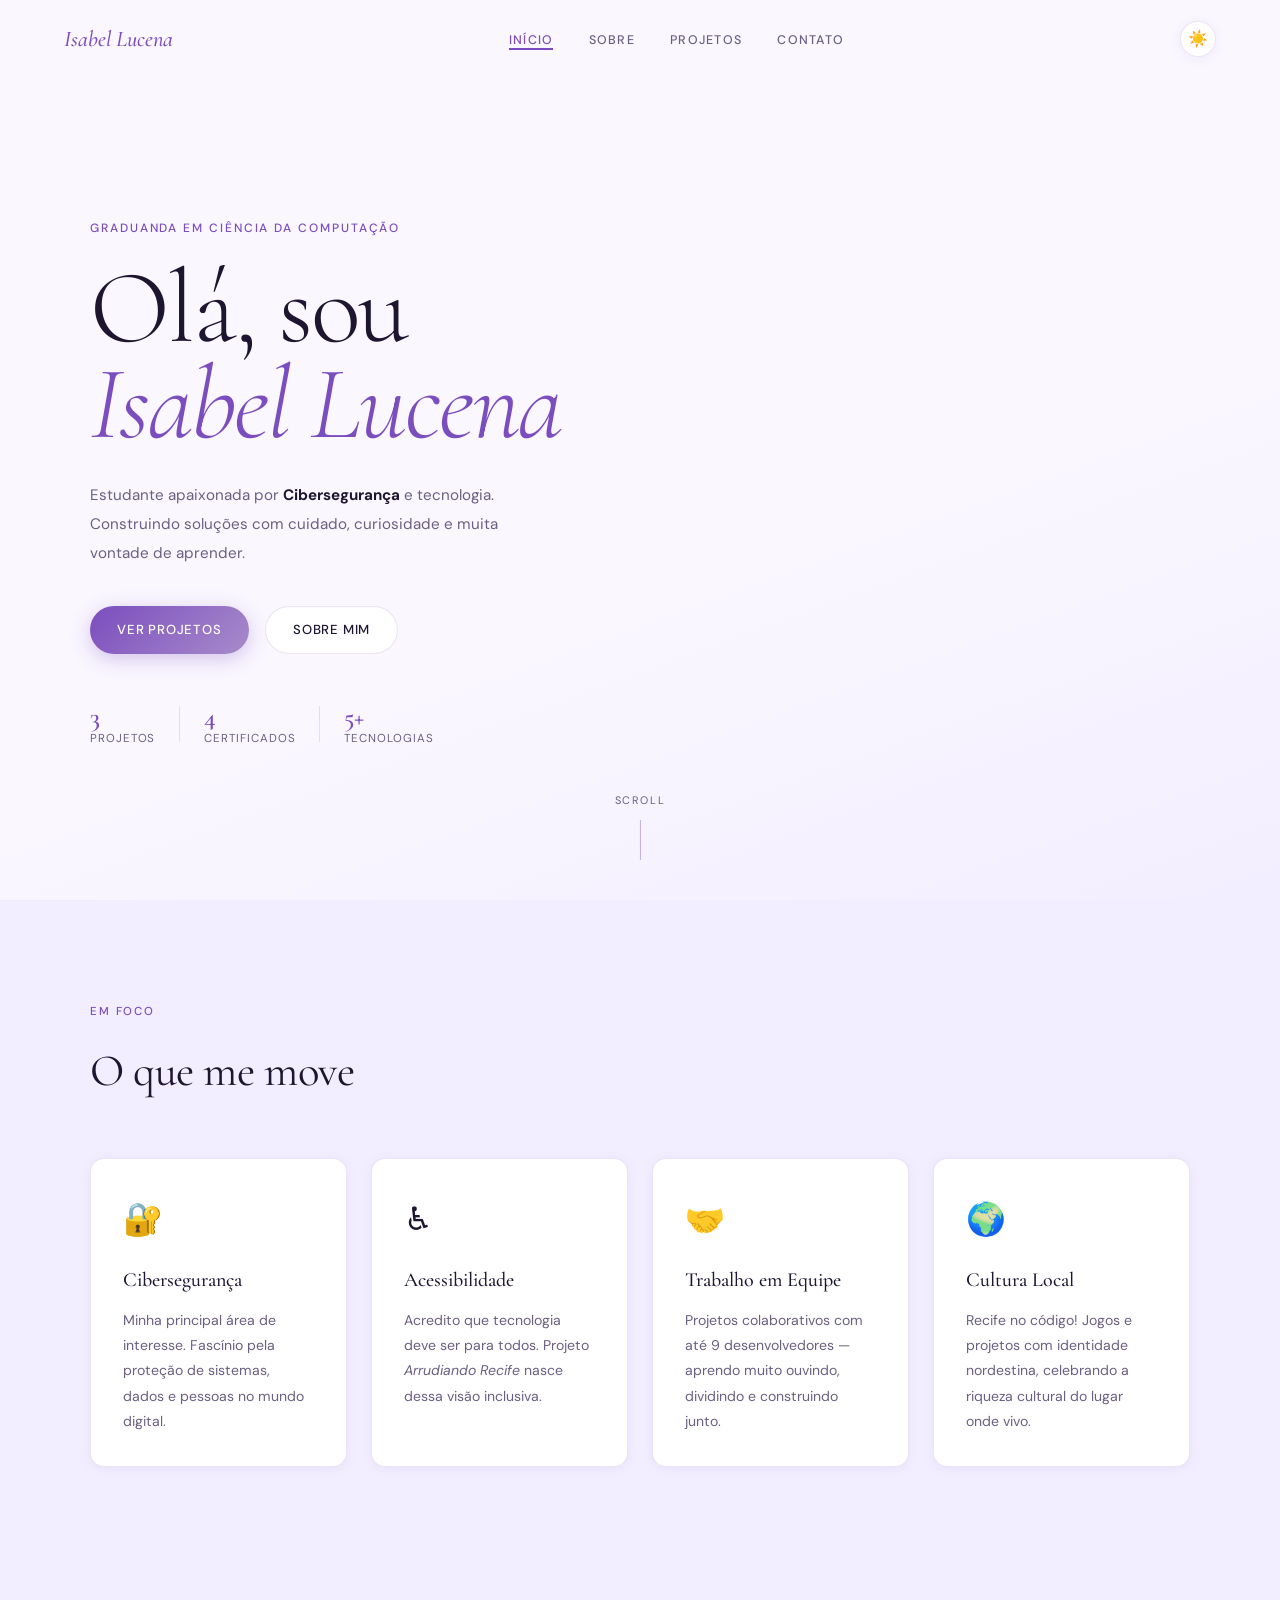
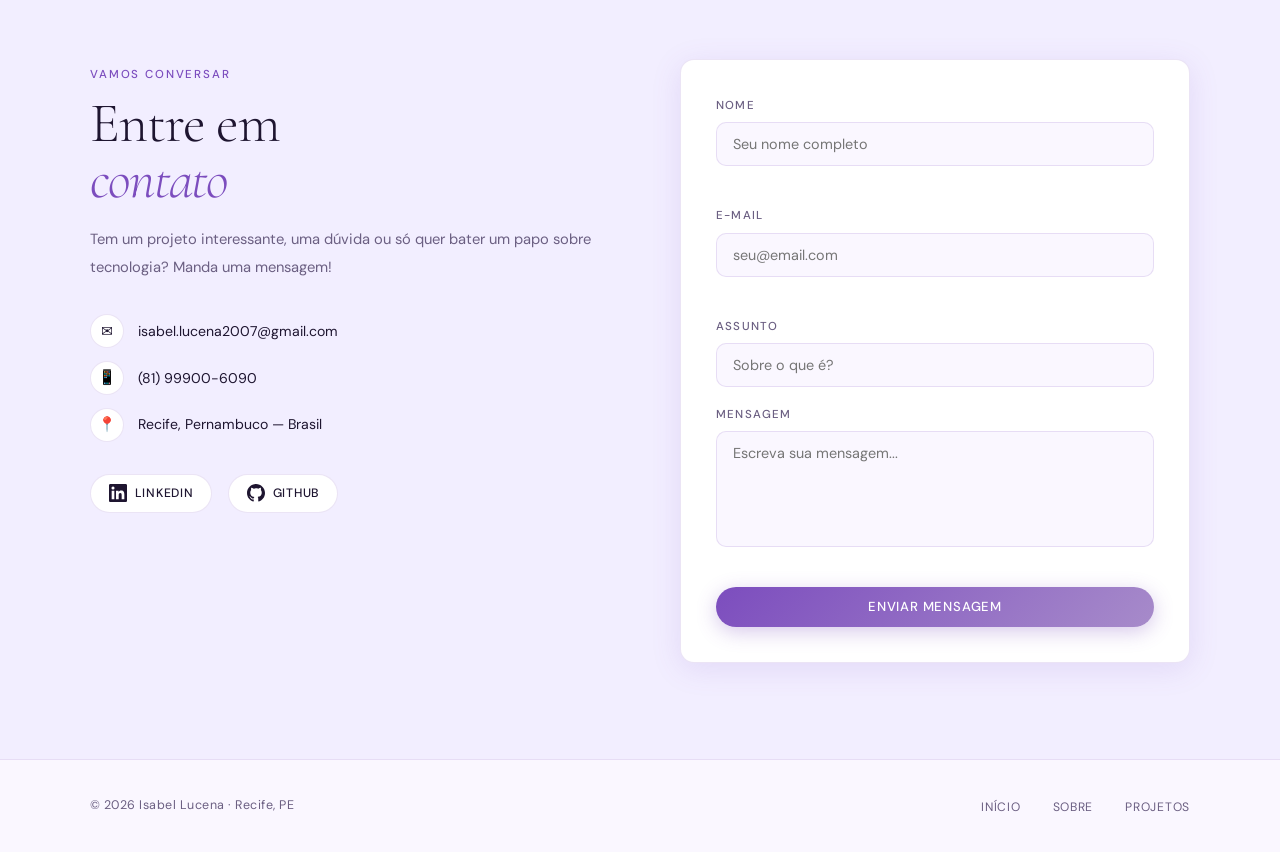
==== commit f22572f0: "mudança em mensagem" ====
--- a/index.html
+++ b/index.html
@@ -51,7 +51,7 @@
       <div class="hero-grid">
 
         <div class="hero-text">
-          <p class="hero-eyebrow">Ciência da Computação · CESAR School · 1º Período</p>
+          <p class="hero-eyebrow">Graduanda em Ciência da Computação</p>
           <h1 id="hero-title" class="hero-title">
             Olá, sou<br><em>Isabel Lucena</em>
           </h1>
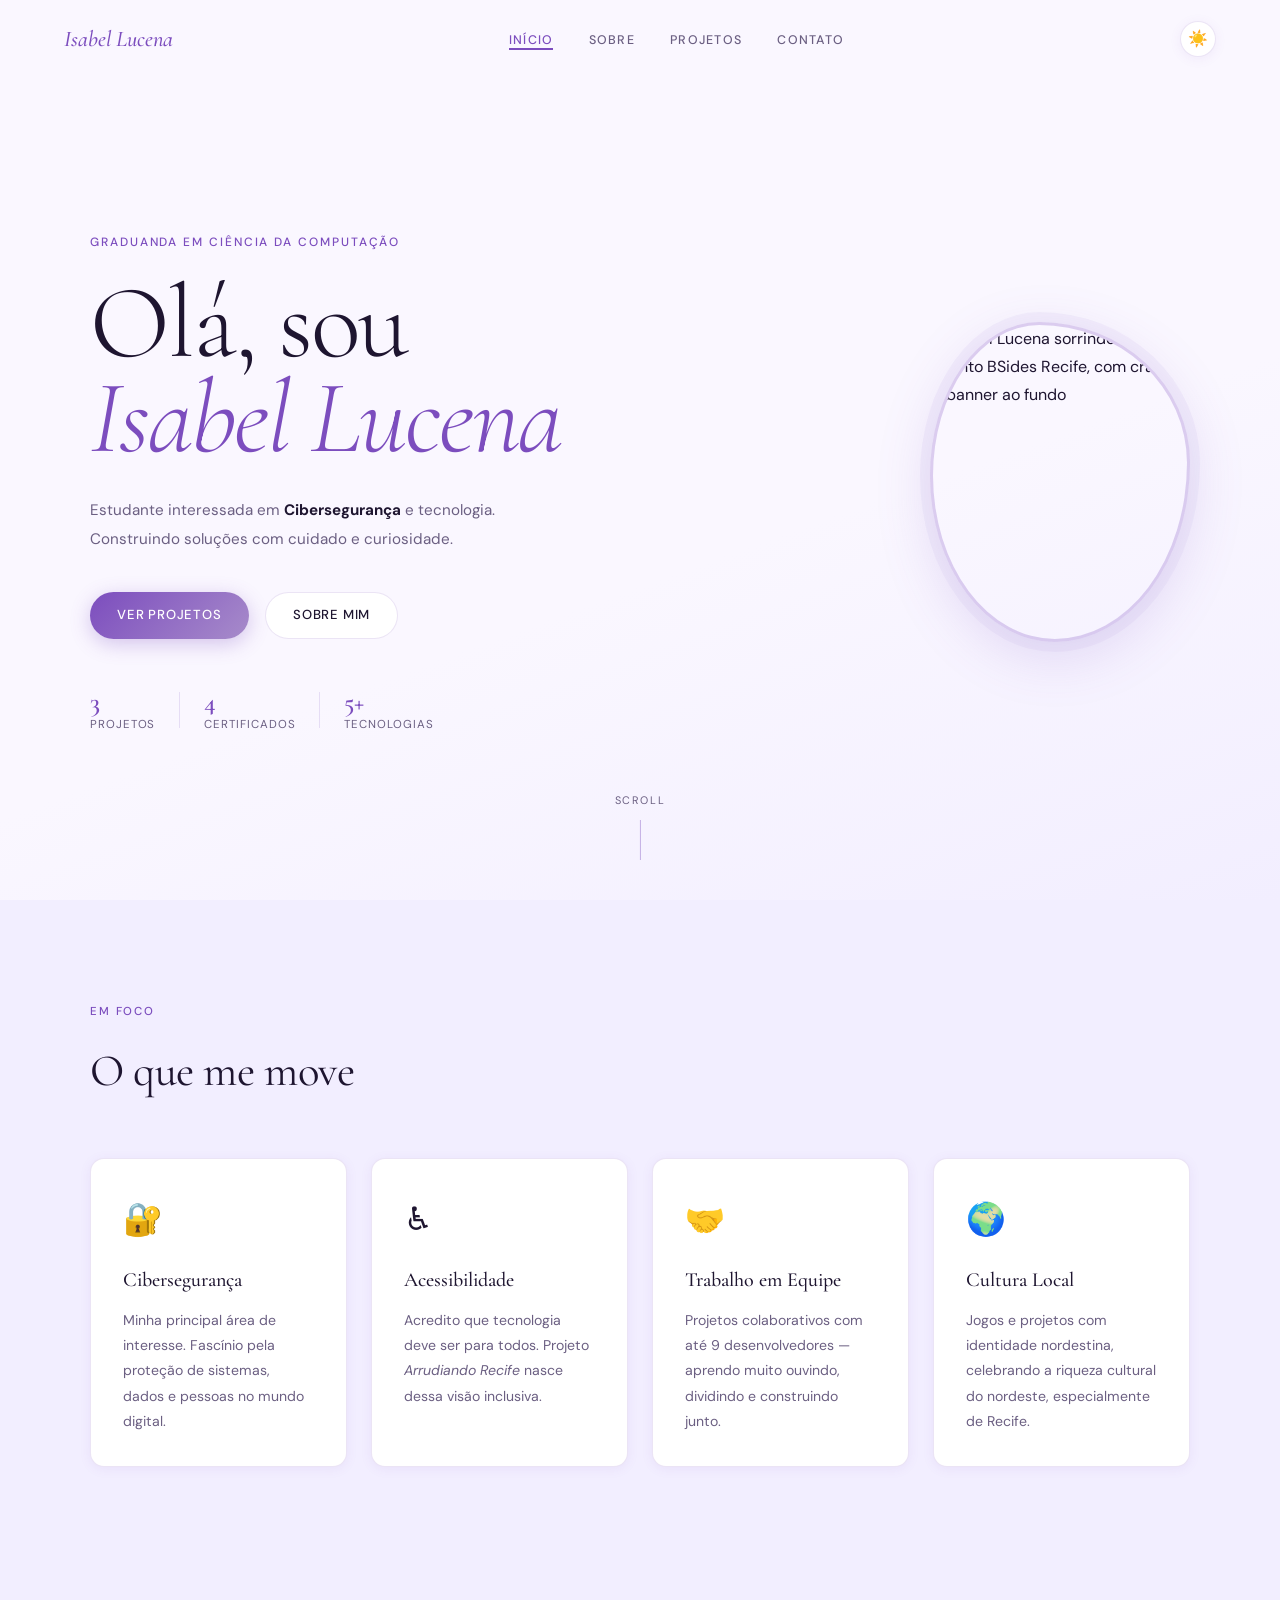
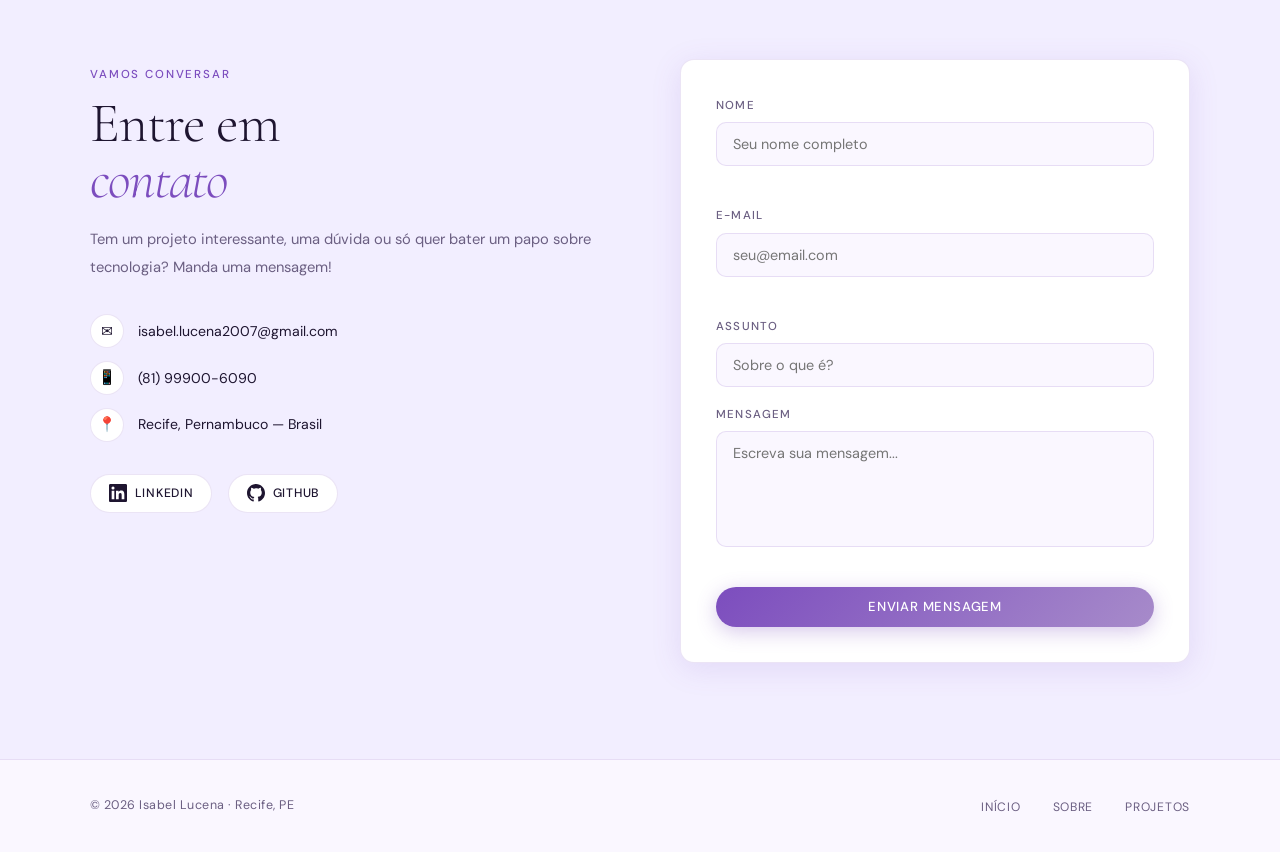
==== commit 07e8d4b4: "Update index.html" ====
--- a/index.html
+++ b/index.html
@@ -56,8 +56,8 @@
             Olá, sou<br><em>Isabel Lucena</em>
           </h1>
           <p class="hero-desc">
-            Estudante apaixonada por <strong>Cibersegurança</strong> e tecnologia.
-            Construindo soluções com cuidado, curiosidade e muita vontade de aprender.
+            Estudante interessada em <strong>Cibersegurança</strong> e tecnologia.
+            Construindo soluções com cuidado e curiosidade.
           </p>
           <div class="hero-ctas">
             <a href="projetos.html" class="btn btn-primary">Ver projetos</a>
@@ -85,10 +85,9 @@
 
         <figure class="hero-figure">
           <img
-            src="https://raw.githubusercontent.com/SEU-USUARIO/SEU-REPOSITORIO/main/isabel.jpg"
+            src="isabel.jpg"
             alt="Isabel Lucena sorrindo no evento BSides Recife, com crachá e banner ao fundo"
             class="hero-photo"
-            onerror="this.parentElement.style.display='none'"
           />
           <figcaption class="visually-hidden">Isabel Lucena no BSides Recife 2025</figcaption>
         </figure>
@@ -129,7 +128,7 @@
           <article class="highlight-card reveal">
             <div class="card-icon" aria-hidden="true">🌍</div>
             <h3>Cultura Local</h3>
-            <p>Recife no código! Jogos e projetos com identidade nordestina, celebrando a riqueza cultural do lugar onde vivo.</p>
+            <p>Jogos e projetos com identidade nordestina, celebrando a riqueza cultural do nordeste, especialmente de Recife.</p>
           </article>
         </div>
       </div>
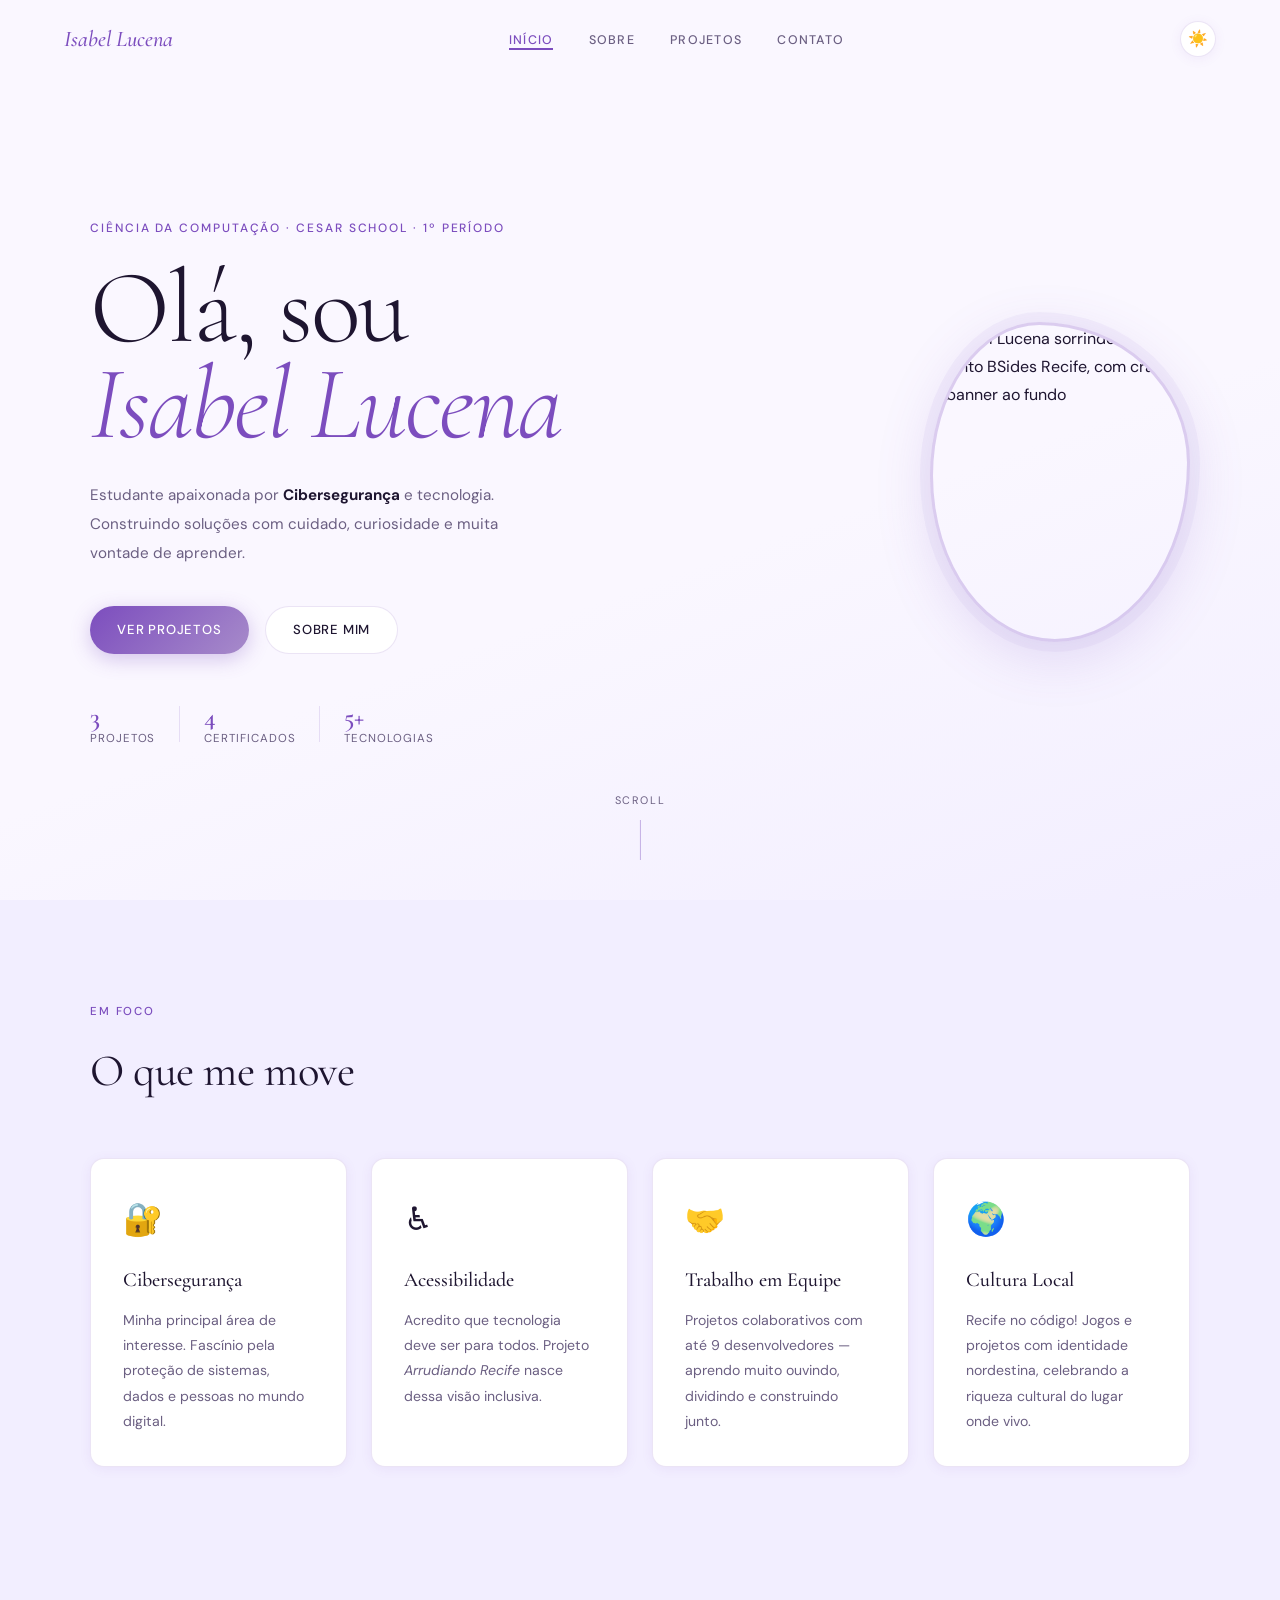
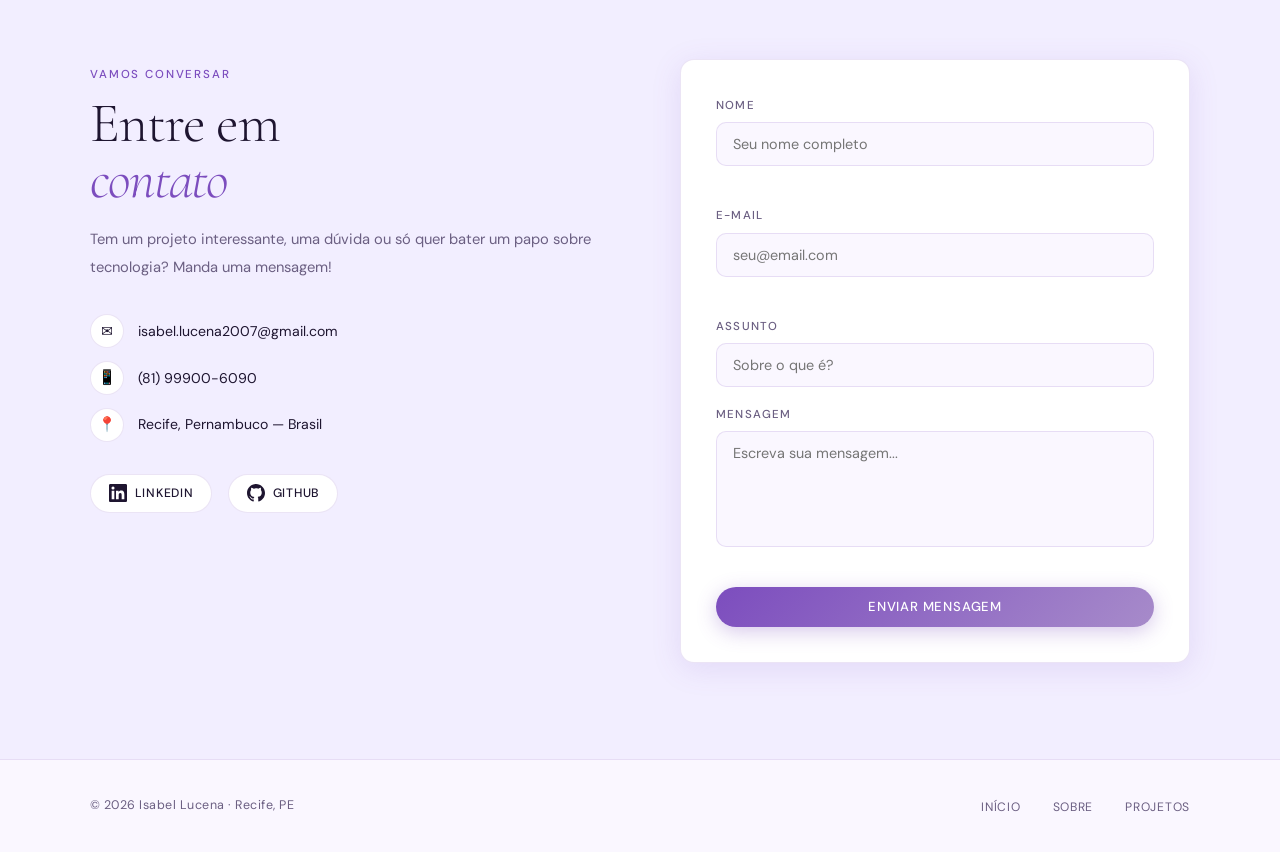
==== commit f4e8b88b: "Update index.html" ====
--- a/index.html
+++ b/index.html
@@ -1,20 +1,18 @@
 <!DOCTYPE html>
 <html lang="pt-BR" data-theme="light">
 <head>
-  <meta charset="UTF-8" />
-  <meta name="viewport" content="width=device-width, initial-scale=1.0" />
-  <meta name="description" content="Portfólio de Isabel Lucena — estudante de Ciência da Computação na CESAR School, apaixonada por Cibersegurança." />
+  <meta charset="UTF-8">
+  <meta name="viewport" content="width=device-width, initial-scale=1.0">
+  <meta name="description" content="Portfólio de Isabel Lucena — estudante de Ciência da Computação na CESAR School, apaixonada por Cibersegurança.">
   <title>Isabel Lucena — Portfólio</title>
-  <link rel="stylesheet" href="style.css" />
-  <link href="https://fonts.googleapis.com/css2?family=Cormorant+Garamond:ital,wght@0,300;0,400;0,600;1,300;1,400&family=DM+Sans:wght@300;400;500&display=swap" rel="stylesheet" />
+  <link rel="stylesheet" href="style.css">
+  <link href="https://fonts.googleapis.com/css2?family=Cormorant+Garamond:ital,wght@0,300;0,400;0,600;1,300;1,400&family=DM+Sans:wght@300;400;500&display=swap" rel="stylesheet">
 </head>
 <body>
 
-  <!-- ═══ HEADER / NAV ═══════════════════════════════════════ -->
   <header class="site-header" id="site-header">
     <div class="header-inner">
       <a href="index.html" class="logo" aria-label="Início">Isabel Lucena</a>
-
       <nav class="main-nav" aria-label="Navegação principal">
         <ul class="nav-list">
           <li><a href="index.html" class="nav-link active">Início</a></li>
@@ -23,7 +21,6 @@
           <li><a href="#contato" class="nav-link">Contato</a></li>
         </ul>
       </nav>
-
       <div class="header-actions">
         <button class="theme-btn" id="themeToggle" aria-label="Alternar tema claro/escuro" title="Alternar tema">
           <span class="theme-icon" id="themeIcon">☀️</span>
@@ -33,8 +30,6 @@
         </button>
       </div>
     </div>
-
-    <!-- Mobile nav -->
     <nav class="mobile-nav" id="mobileNav" aria-label="Menu mobile" aria-hidden="true">
       <ul>
         <li><a href="index.html" class="nav-link">Início</a></li>
@@ -46,25 +41,22 @@
   </header>
 
   <main>
-    <!-- ═══ HERO ════════════════════════════════════════════════ -->
     <section class="hero" id="hero" aria-labelledby="hero-title">
       <div class="hero-grid">
 
         <div class="hero-text">
-          <p class="hero-eyebrow">Graduanda em Ciência da Computação</p>
+          <p class="hero-eyebrow">Ciência da Computação · CESAR School · 1º Período</p>
           <h1 id="hero-title" class="hero-title">
             Olá, sou<br><em>Isabel Lucena</em>
           </h1>
           <p class="hero-desc">
-            Estudante interessada em <strong>Cibersegurança</strong> e tecnologia.
-            Construindo soluções com cuidado e curiosidade.
+            Estudante apaixonada por <strong>Cibersegurança</strong> e tecnologia.
+            Construindo soluções com cuidado, curiosidade e muita vontade de aprender.
           </p>
           <div class="hero-ctas">
             <a href="projetos.html" class="btn btn-primary">Ver projetos</a>
             <a href="sobremim.html" class="btn btn-ghost">Sobre mim</a>
           </div>
-
-          <!-- Stats bar -->
           <div class="hero-stats" role="list" aria-label="Destaques">
             <div class="stat" role="listitem">
               <strong>3</strong>
@@ -87,28 +79,23 @@
           <img
             src="isabel.jpg"
             alt="Isabel Lucena sorrindo no evento BSides Recife, com crachá e banner ao fundo"
-            class="hero-photo"
-          />
+            class="hero-photo">
           <figcaption class="visually-hidden">Isabel Lucena no BSides Recife 2025</figcaption>
         </figure>
 
       </div>
-
-      <!-- Scroll indicator -->
       <div class="scroll-hint" aria-hidden="true">
         <span>scroll</span>
         <div class="scroll-line"></div>
       </div>
     </section>
 
-    <!-- ═══ DESTAQUES ══════════════════════════════════════════ -->
     <section class="highlights reveal-section" aria-labelledby="highlights-title">
       <div class="container">
         <header class="section-header">
           <span class="section-tag">Em foco</span>
           <h2 id="highlights-title">O que me move</h2>
         </header>
-
         <div class="highlights-grid">
           <article class="highlight-card reveal">
             <div class="card-icon" aria-hidden="true">🔐</div>
@@ -128,13 +115,12 @@
           <article class="highlight-card reveal">
             <div class="card-icon" aria-hidden="true">🌍</div>
             <h3>Cultura Local</h3>
-            <p>Jogos e projetos com identidade nordestina, celebrando a riqueza cultural do nordeste, especialmente de Recife.</p>
+            <p>Recife no código! Jogos e projetos com identidade nordestina, celebrando a riqueza cultural do lugar onde vivo.</p>
           </article>
         </div>
       </div>
     </section>
 
-    <!-- ═══ CONTATO ═════════════════════════════════════════════ -->
     <section class="contact reveal-section" id="contato" aria-labelledby="contact-title">
       <div class="container contact-grid">
 
@@ -142,7 +128,6 @@
           <span class="section-tag">Vamos conversar</span>
           <h2 id="contact-title">Entre em<br><em>contato</em></h2>
           <p>Tem um projeto interessante, uma dúvida ou só quer bater um papo sobre tecnologia? Manda uma mensagem!</p>
-
           <address class="contact-info-list">
             <a href="mailto:isabel.lucena2007@gmail.com" class="contact-info-item">
               <span class="ci-icon" aria-hidden="true">✉</span>
@@ -157,13 +142,12 @@
               <span>Recife, Pernambuco — Brasil</span>
             </span>
           </address>
-
           <div class="social-links">
             <a href="https://www.linkedin.com/in/isabel-araújo-de-lucena-a12a613b9" target="_blank" rel="noopener noreferrer" class="social-link" aria-label="LinkedIn de Isabel Lucena">
               <svg width="18" height="18" fill="currentColor" viewBox="0 0 24 24" aria-hidden="true"><path d="M20.447 20.452h-3.554v-5.569c0-1.328-.027-3.037-1.852-3.037-1.853 0-2.136 1.445-2.136 2.939v5.667H9.351V9h3.414v1.561h.046c.477-.9 1.637-1.85 3.37-1.85 3.601 0 4.267 2.37 4.267 5.455v6.286zM5.337 7.433a2.062 2.062 0 01-2.063-2.065 2.064 2.064 0 112.063 2.065zm1.782 13.019H3.555V9h3.564v11.452zM22.225 0H1.771C.792 0 0 .774 0 1.729v20.542C0 23.227.792 24 1.771 24h20.451C23.2 24 24 23.227 24 22.271V1.729C24 .774 23.2 0 22.222 0h.003z"/></svg>
               LinkedIn
             </a>
-            <a href="https://github.com/isabel-lucena" target="_blank" rel="noopener noreferrer" class="social-link" aria-label="GitHub de Isabel Lucena">
+            <a href="https://github.com/SEU-USUARIO" target="_blank" rel="noopener noreferrer" class="social-link" aria-label="GitHub de Isabel Lucena">
               <svg width="18" height="18" fill="currentColor" viewBox="0 0 24 24" aria-hidden="true"><path d="M12 0C5.37 0 0 5.37 0 12c0 5.3 3.438 9.8 8.205 11.387.6.113.82-.258.82-.577v-2.234c-3.338.726-4.033-1.416-4.033-1.416-.546-1.387-1.333-1.756-1.333-1.756-1.089-.745.083-.729.083-.729 1.205.084 1.839 1.237 1.839 1.237 1.07 1.834 2.807 1.304 3.492.997.107-.775.418-1.305.762-1.604-2.665-.305-5.467-1.334-5.467-5.931 0-1.311.469-2.381 1.236-3.221-.124-.303-.535-1.524.117-3.176 0 0 1.008-.322 3.301 1.23A11.509 11.509 0 0112 5.803c1.02.005 2.047.138 3.006.404 2.291-1.552 3.297-1.23 3.297-1.23.653 1.653.242 2.874.118 3.176.77.84 1.235 1.911 1.235 3.221 0 4.609-2.807 5.624-5.479 5.921.43.372.823 1.102.823 2.222v3.293c0 .319.192.694.801.576C20.566 21.797 24 17.3 24 12c0-6.63-5.37-12-12-12z"/></svg>
               GitHub
             </a>
@@ -174,17 +158,17 @@
           <form class="contact-form" id="contactForm" novalidate aria-label="Formulário de contato">
             <div class="form-group">
               <label for="form-name">Nome</label>
-              <input type="text" id="form-name" name="name" placeholder="Seu nome completo" autocomplete="name" required />
+              <input type="text" id="form-name" name="name" placeholder="Seu nome completo" autocomplete="name" required>
               <span class="field-error" id="err-name" role="alert"></span>
             </div>
             <div class="form-group">
               <label for="form-email">E-mail</label>
-              <input type="email" id="form-email" name="email" placeholder="seu@email.com" autocomplete="email" required />
+              <input type="email" id="form-email" name="email" placeholder="seu@email.com" autocomplete="email" required>
               <span class="field-error" id="err-email" role="alert"></span>
             </div>
             <div class="form-group">
               <label for="form-subject">Assunto</label>
-              <input type="text" id="form-subject" name="subject" placeholder="Sobre o que é?" />
+              <input type="text" id="form-subject" name="subject" placeholder="Sobre o que é?">
             </div>
             <div class="form-group">
               <label for="form-msg">Mensagem</label>
@@ -204,7 +188,6 @@
     </section>
   </main>
 
-  <!-- ═══ FOOTER ═══════════════════════════════════════════════ -->
   <footer class="site-footer">
     <div class="footer-inner">
       <p class="footer-copy">© 2026 Isabel Lucena · Recife, PE</p>
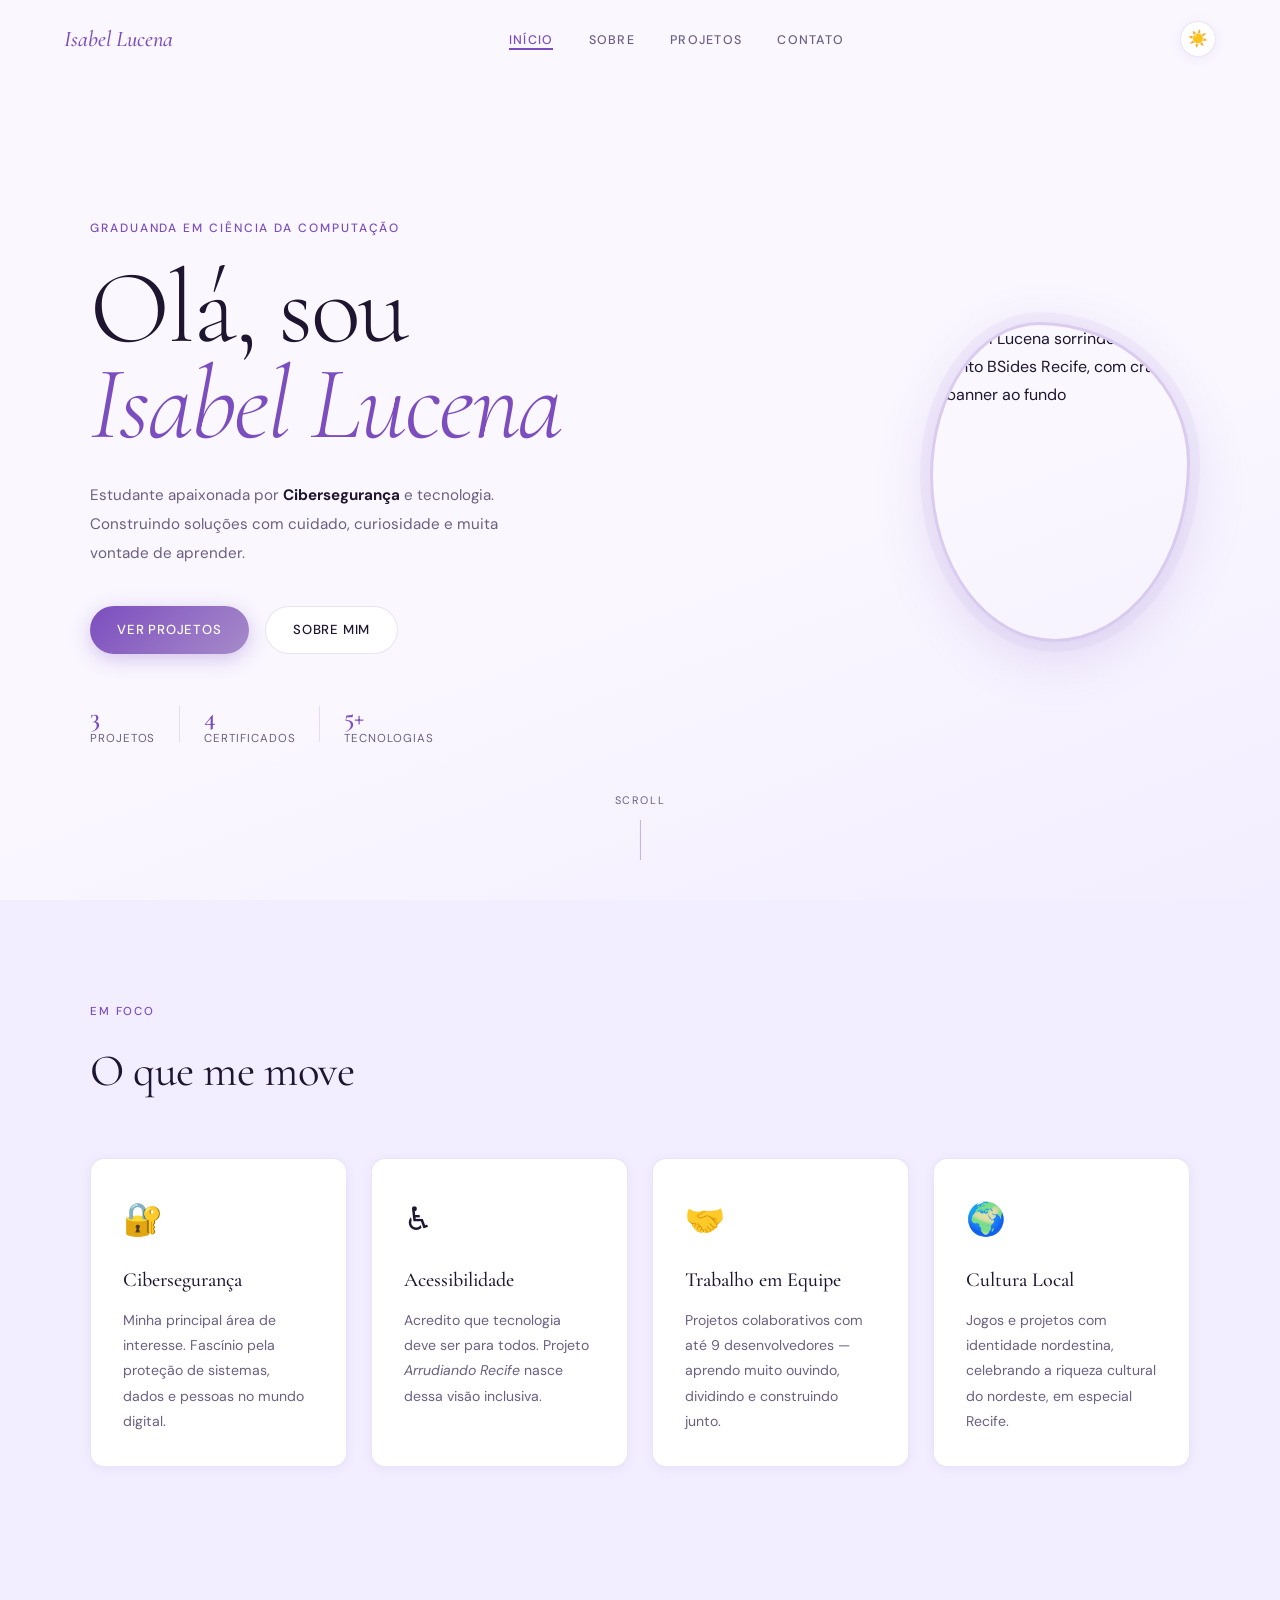
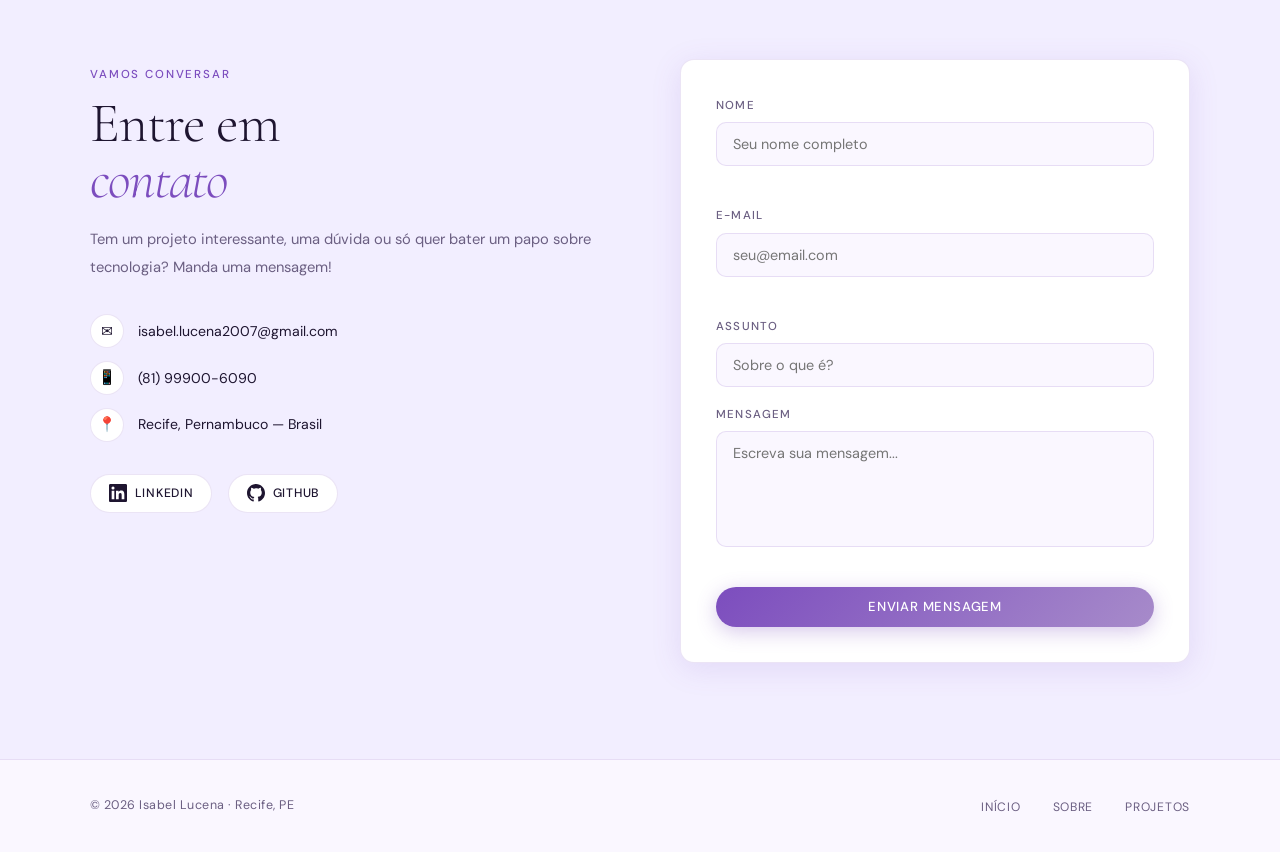
==== commit 78215c5f: "Update index.html" ====
--- a/index.html
+++ b/index.html
@@ -45,7 +45,7 @@
       <div class="hero-grid">
 
         <div class="hero-text">
-          <p class="hero-eyebrow">Ciência da Computação · CESAR School · 1º Período</p>
+          <p class="hero-eyebrow">Graduanda em Ciência da Computação</p>
           <h1 id="hero-title" class="hero-title">
             Olá, sou<br><em>Isabel Lucena</em>
           </h1>
@@ -115,7 +115,7 @@
           <article class="highlight-card reveal">
             <div class="card-icon" aria-hidden="true">🌍</div>
             <h3>Cultura Local</h3>
-            <p>Recife no código! Jogos e projetos com identidade nordestina, celebrando a riqueza cultural do lugar onde vivo.</p>
+            <p>Jogos e projetos com identidade nordestina, celebrando a riqueza cultural do nordeste, em especial Recife.</p>
           </article>
         </div>
       </div>
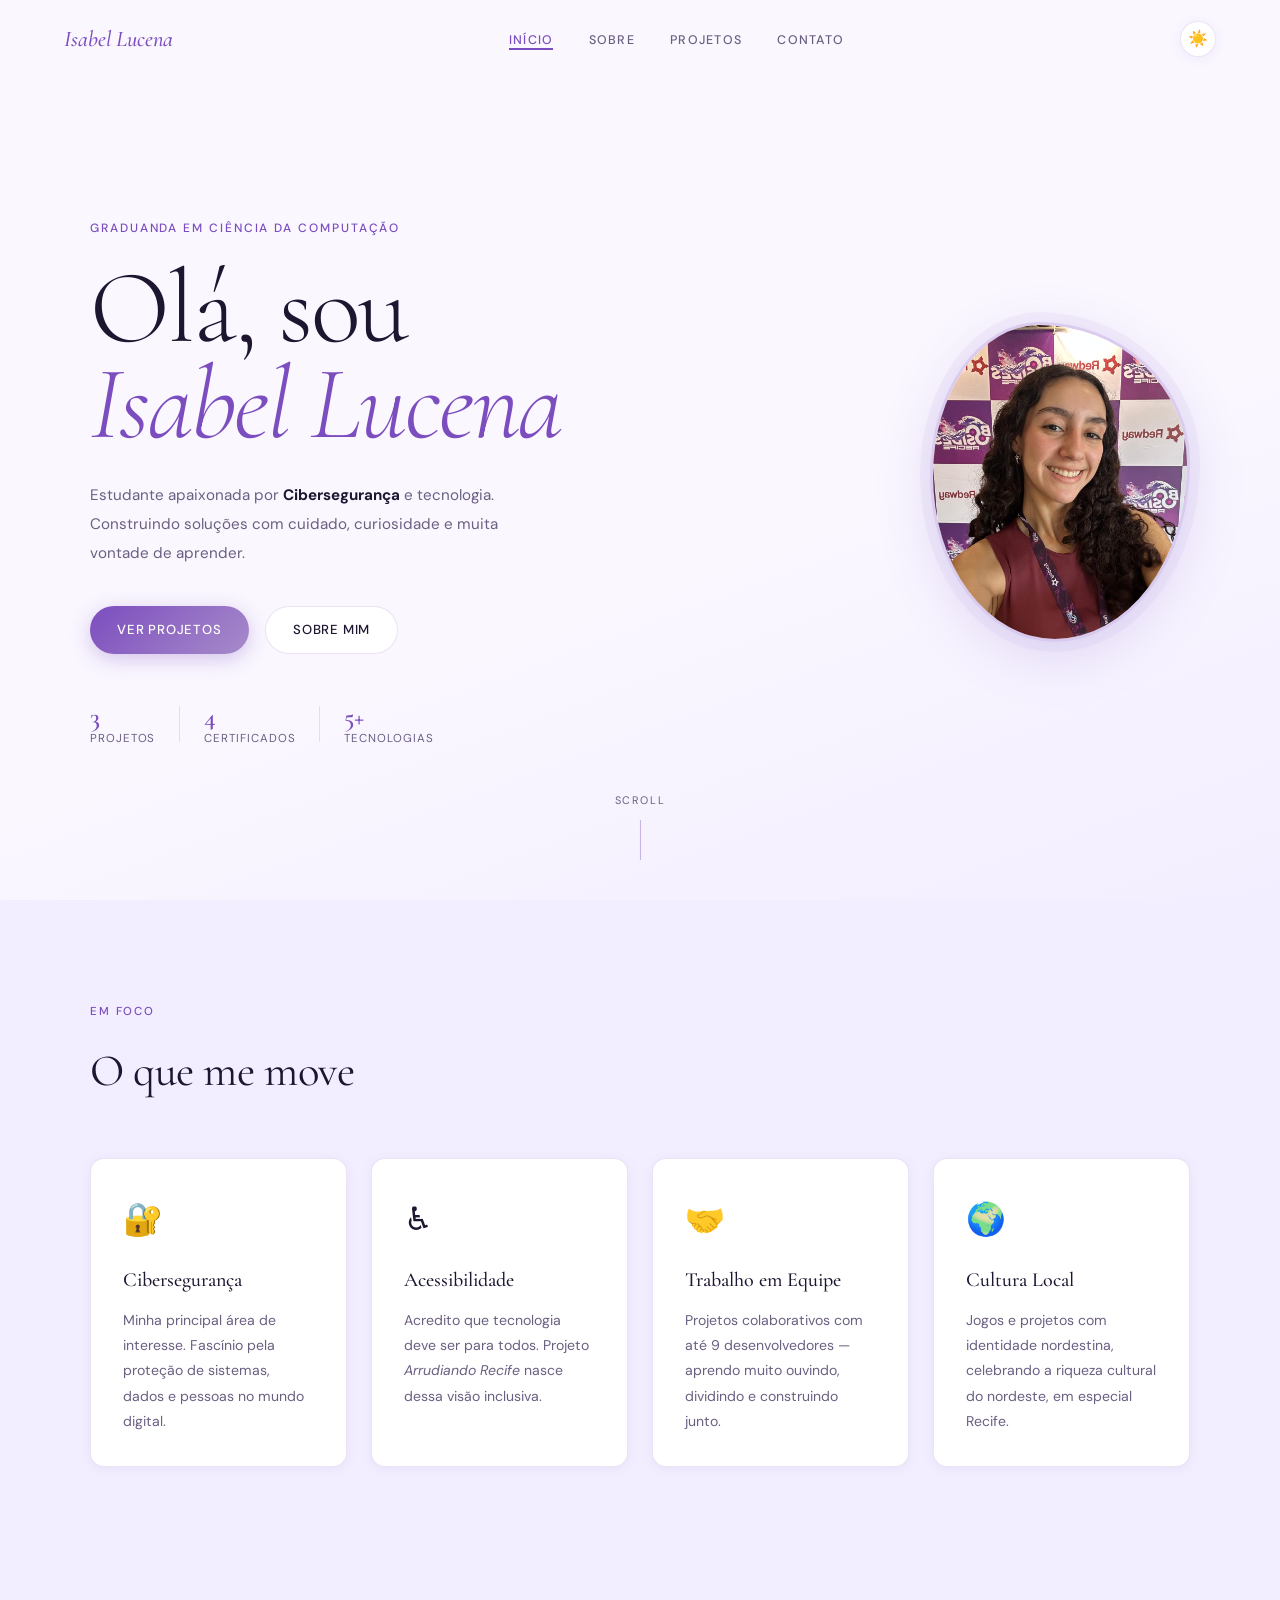
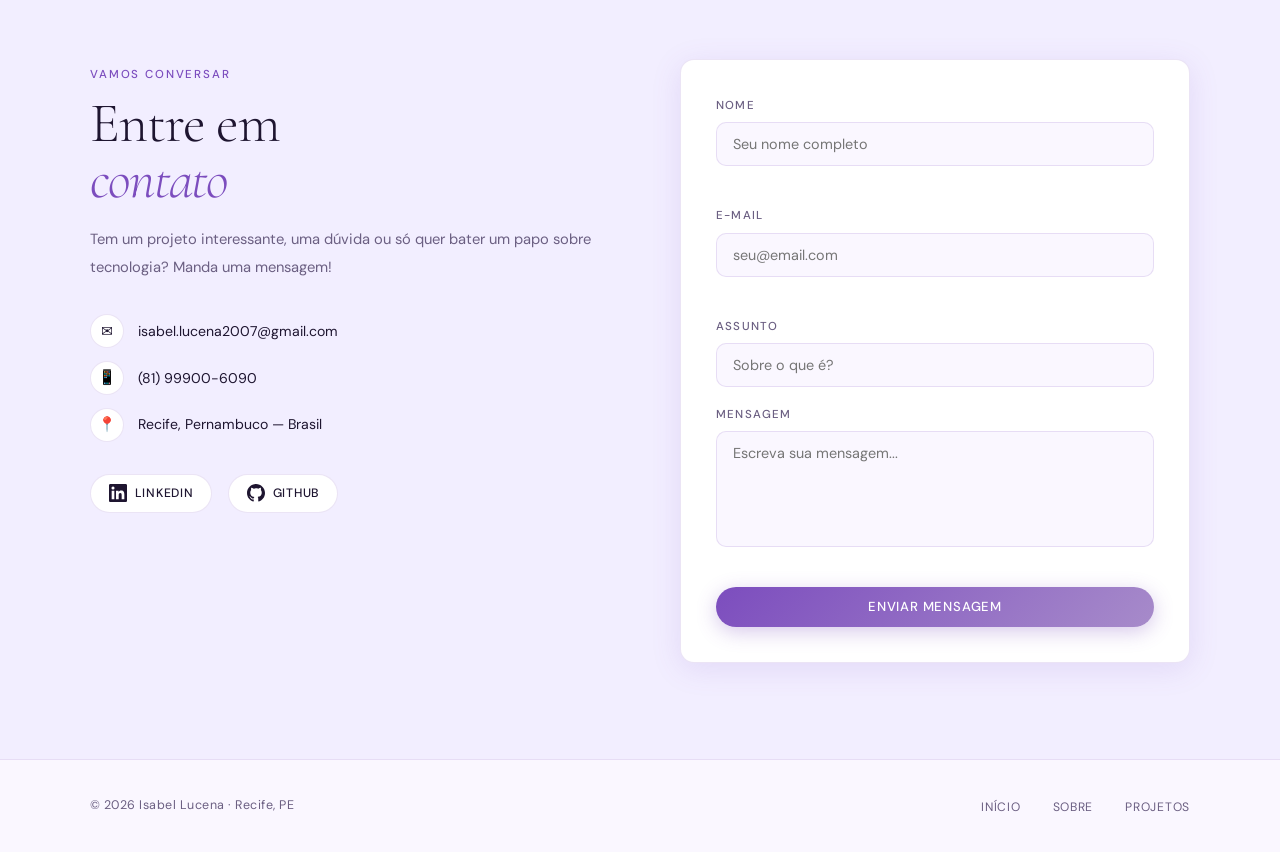
==== commit 86dc48ea: "Update image source from isabel.jpg to Isabel.jpeg" ====
--- a/index.html
+++ b/index.html
@@ -77,7 +77,7 @@
 
         <figure class="hero-figure">
           <img
-            src="isabel.jpg"
+            src="Isabel.jpeg"
             alt="Isabel Lucena sorrindo no evento BSides Recife, com crachá e banner ao fundo"
             class="hero-photo">
           <figcaption class="visually-hidden">Isabel Lucena no BSides Recife 2025</figcaption>
@@ -147,7 +147,7 @@
               <svg width="18" height="18" fill="currentColor" viewBox="0 0 24 24" aria-hidden="true"><path d="M20.447 20.452h-3.554v-5.569c0-1.328-.027-3.037-1.852-3.037-1.853 0-2.136 1.445-2.136 2.939v5.667H9.351V9h3.414v1.561h.046c.477-.9 1.637-1.85 3.37-1.85 3.601 0 4.267 2.37 4.267 5.455v6.286zM5.337 7.433a2.062 2.062 0 01-2.063-2.065 2.064 2.064 0 112.063 2.065zm1.782 13.019H3.555V9h3.564v11.452zM22.225 0H1.771C.792 0 0 .774 0 1.729v20.542C0 23.227.792 24 1.771 24h20.451C23.2 24 24 23.227 24 22.271V1.729C24 .774 23.2 0 22.222 0h.003z"/></svg>
               LinkedIn
             </a>
-            <a href="https://github.com/SEU-USUARIO" target="_blank" rel="noopener noreferrer" class="social-link" aria-label="GitHub de Isabel Lucena">
+            <a href="https://github.com/isabel-lucena" target="_blank" rel="noopener noreferrer" class="social-link" aria-label="GitHub de Isabel Lucena">
               <svg width="18" height="18" fill="currentColor" viewBox="0 0 24 24" aria-hidden="true"><path d="M12 0C5.37 0 0 5.37 0 12c0 5.3 3.438 9.8 8.205 11.387.6.113.82-.258.82-.577v-2.234c-3.338.726-4.033-1.416-4.033-1.416-.546-1.387-1.333-1.756-1.333-1.756-1.089-.745.083-.729.083-.729 1.205.084 1.839 1.237 1.839 1.237 1.07 1.834 2.807 1.304 3.492.997.107-.775.418-1.305.762-1.604-2.665-.305-5.467-1.334-5.467-5.931 0-1.311.469-2.381 1.236-3.221-.124-.303-.535-1.524.117-3.176 0 0 1.008-.322 3.301 1.23A11.509 11.509 0 0112 5.803c1.02.005 2.047.138 3.006.404 2.291-1.552 3.297-1.23 3.297-1.23.653 1.653.242 2.874.118 3.176.77.84 1.235 1.911 1.235 3.221 0 4.609-2.807 5.624-5.479 5.921.43.372.823 1.102.823 2.222v3.293c0 .319.192.694.801.576C20.566 21.797 24 17.3 24 12c0-6.63-5.37-12-12-12z"/></svg>
               GitHub
             </a>
